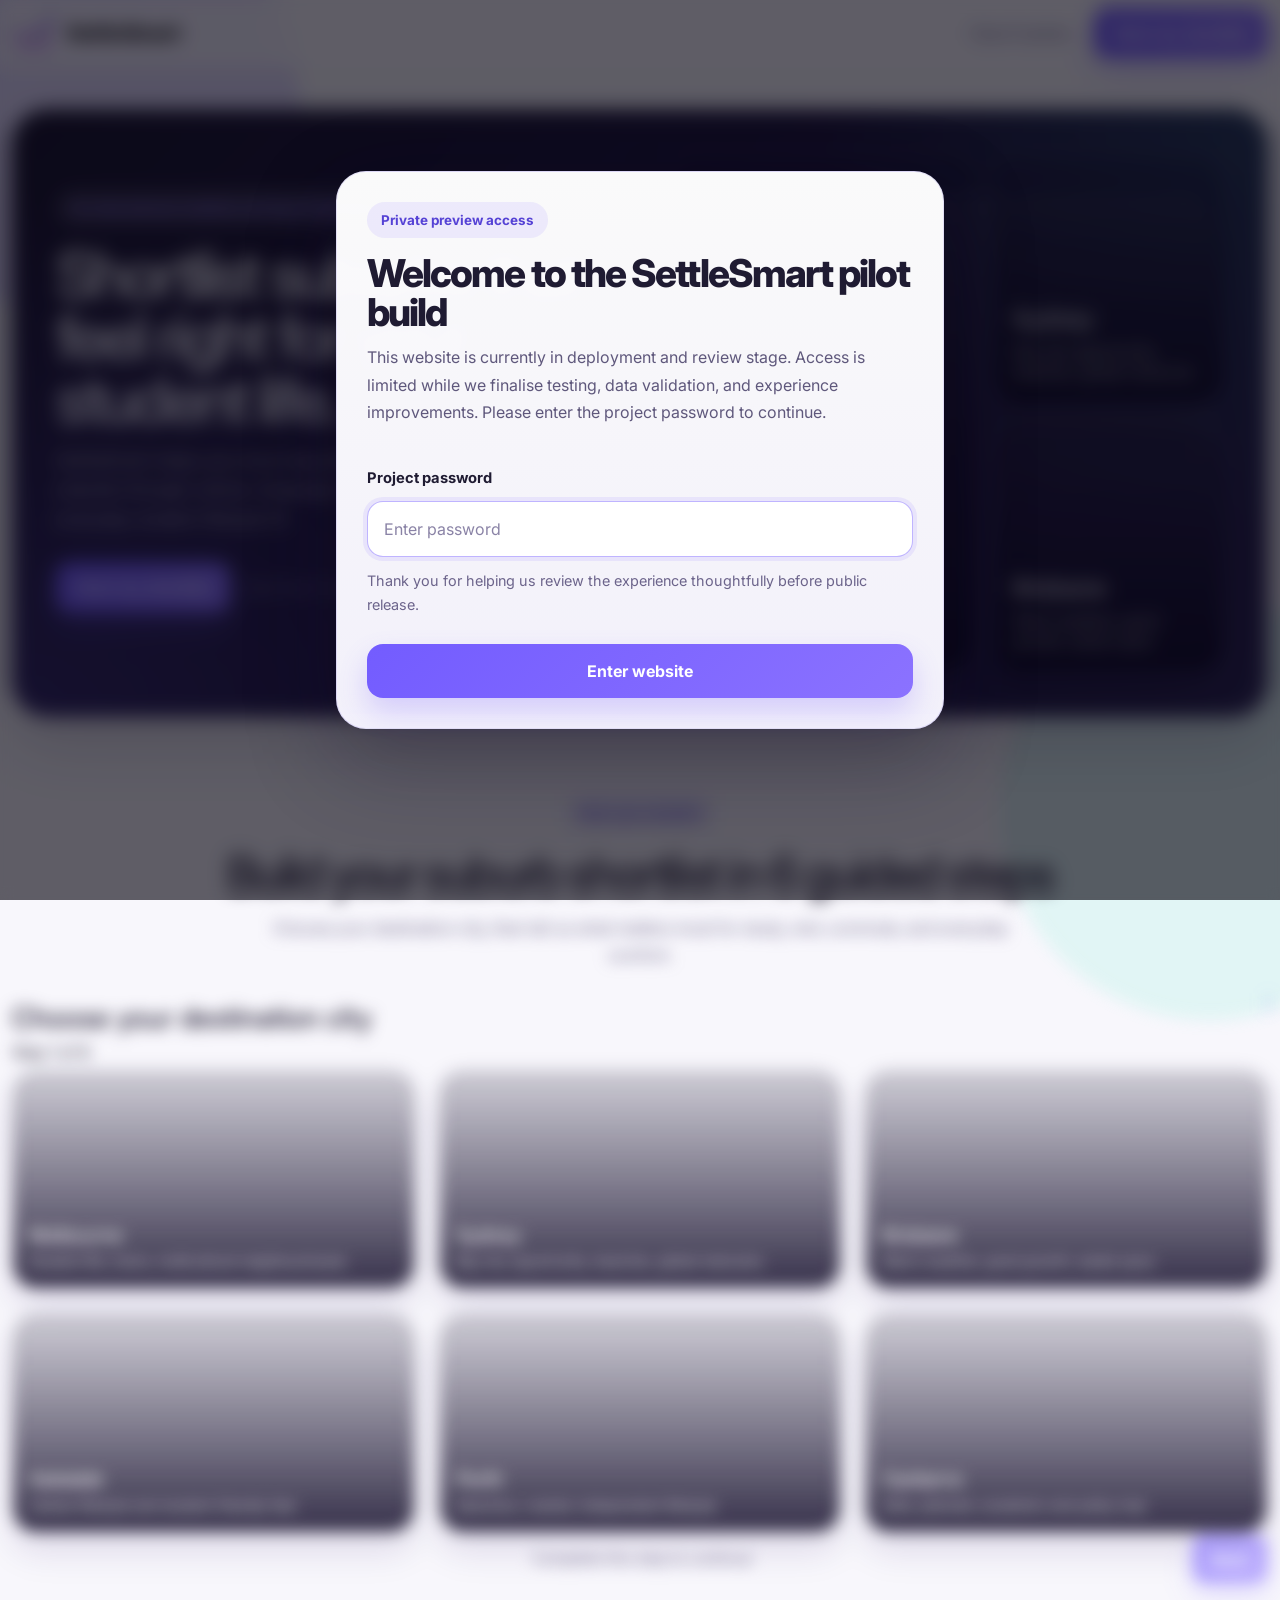
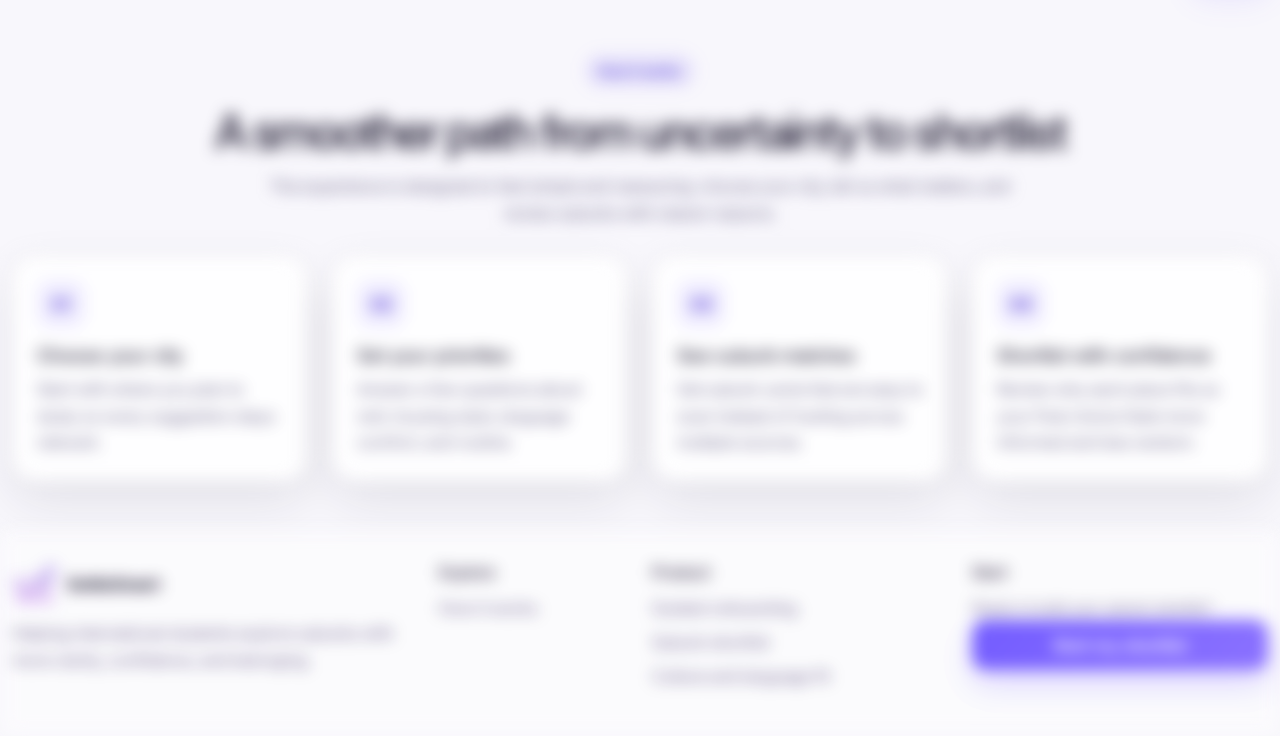
==== index.html @ 253453ba "Added Password to Website" ====
<!DOCTYPE html>
<html lang="en">
<head>
  <meta charset="UTF-8" />
  <meta name="viewport" content="width=device-width, initial-scale=1.0" />
  <title>SettleSmart</title>
  <link href="https://cdn.jsdelivr.net/npm/bootstrap@5.3.6/dist/css/bootstrap.min.css" rel="stylesheet" />
  <link rel="preconnect" href="https://fonts.googleapis.com">
  <link rel="preconnect" href="https://fonts.gstatic.com" crossorigin>
  <link href="https://fonts.googleapis.com/css2?family=Inter:wght@400;500;600;700;800&display=swap" rel="stylesheet">
  <link rel="stylesheet" href="style.css" />
</head>
<body class="landing-page site-locked">
  <div class="page-glow glow-left"></div>
  <div class="page-glow glow-right"></div>

  <nav class="navbar navbar-expand-lg ss-navbar sticky-top">
    <div class="container-xxl">
      <a class="navbar-brand ss-brand" href="index.html">
        <img src="img/ss-logo-icon.png" alt="SettleSmart" class="ss-brand-icon">
        <span>SettleSmart</span>
      </a>

      <button class="navbar-toggler border-0 shadow-none" type="button" data-bs-toggle="collapse" data-bs-target="#mainNav">
        <span class="navbar-toggler-icon"></span>
      </button>

      <div class="collapse navbar-collapse" id="mainNav">
        <ul class="navbar-nav ms-auto align-items-lg-center gap-lg-3">
          <li class="nav-item"><a class="nav-link" href="#how-it-works">How it works</a></li>
          <li class="nav-item mt-3 mt-lg-0">
            <button class="btn btn-primary ss-btn ss-btn-primary" data-scroll-shortlist>Start my shortlist</button>
          </li>
        </ul>
      </div>
    </div>
  </nav>

  <main>
    <section class="hero-wrap">
      <div class="container-xxl">
        <div class="hero-shell">
          <div class="row align-items-center g-5">
            <div class="col-12 col-lg-6 hero-copy-col">
              <span class="ss-pill">For international students moving to Australian cities</span>
              <h1 class="hero-title">Shortlist suburbs that feel right for your student life.</h1>
              <p class="hero-copy">
                SettleSmart helps you move beyond scattered advice and discover suburbs through culture, language comfort,
                budget, commute, and everyday student lifestyle fit.
              </p>

              <div class="d-flex flex-column flex-sm-row gap-3 mb-4">
                <button class="btn btn-primary ss-btn ss-btn-primary" data-scroll-shortlist>Start my shortlist</button>
                <a href="#how-it-works" class="hero-text-link">See how it works <span>→</span></a>
              </div>
            </div>

            <div class="col-12 col-lg-6">
              <div class="hero-visual-panel" aria-hidden="true">
                <div class="city-stack" id="heroCityStack"></div>
              </div>
            </div>
          </div>
        </div>
      </div>
    </section>

    <section class="section-pad" id="shortlist-builder">
      <div class="container-xxl">
        <div class="section-header text-center">
          <span class="ss-pill ss-pill-light">Start your shortlist</span>
          <h2>Build your suburb shortlist in 6 guided steps</h2>
          <p>Choose your destination city, then tell us what matters most for study, rent, commute, and everyday comfort.</p>
        </div>

        <div class="onpage-builder-card">
          <div class="onpage-builder-top d-flex flex-column flex-lg-row justify-content-between align-items-lg-center gap-3">
            <div>
              <h3 class="builder-title mb-1" id="pageStepTitle">Choose your destination city</h3>
              <p class="builder-subtitle mb-0" id="pageStepLabel">Step 1 of 6</p>
            </div>
            <div class="progress-dots onpage-progress-dots" id="progressDots"></div>
          </div>

          <div class="step-content page-step-content" id="stepContent"></div>

          <div class="onpage-builder-actions d-flex flex-column flex-md-row justify-content-between align-items-md-center gap-3">
            <button class="btn ss-btn ss-btn-secondary" id="backBtn">Back</button>
            <span class="step-hint text-center flex-grow-1" id="stepHint">Complete this step to continue</span>
            <button class="btn btn-primary ss-btn ss-btn-primary" id="nextBtn">Next</button>
          </div>
        </div>
      </div>
    </section>

    <section class="section-pad" id="how-it-works">
      <div class="container-xxl">
        <div class="section-header text-center">
          <span class="ss-pill ss-pill-light">How it works</span>
          <h2>A smoother path from uncertainty to shortlist</h2>
          <p>
            The experience is designed to feel simple and reassuring: choose your city, tell us what matters,
            and review suburbs with clearer reasons.
          </p>
        </div>

        <div class="row g-4">
          <div class="col-12 col-md-6 col-xl-3">
            <div class="feature-card static-card h-100">
              <div class="feature-icon">01</div>
              <h3>Choose your city</h3>
              <p>Start with where you plan to study so every suggestion stays relevant.</p>
            </div>
          </div>
          <div class="col-12 col-md-6 col-xl-3">
            <div class="feature-card static-card h-100">
              <div class="feature-icon">02</div>
              <h3>Set your priorities</h3>
              <p>Answer a few questions about rent, housing style, language comfort, and routine.</p>
            </div>
          </div>
          <div class="col-12 col-md-6 col-xl-3">
            <div class="feature-card static-card h-100">
              <div class="feature-icon">03</div>
              <h3>See suburb matches</h3>
              <p>Get suburb cards that are easy to scan instead of hunting across multiple sources.</p>
            </div>
          </div>
          <div class="col-12 col-md-6 col-xl-3">
            <div class="feature-card static-card h-100">
              <div class="feature-icon">04</div>
              <h3>Shortlist with confidence</h3>
              <p>Review why each place fits so your final choice feels more informed and less random.</p>
            </div>
          </div>
        </div>
      </div>
    </section>
  </main>

  <footer class="ss-footer mt-5">
    <div class="container-xxl">
      <div class="row g-4 align-items-start">
        <div class="col-12 col-lg-4">
          <div class="ss-brand mb-3">
            <img src="img/ss-logo-icon.png" alt="SettleSmart" class="ss-brand-icon">
            <span>SettleSmart</span>
          </div>
          <p class="footer-copy">Helping international students explore suburbs with more clarity, confidence, and belonging.</p>
        </div>
        <div class="col-6 col-lg-2">
          <h4 class="footer-title">Explore</h4>
          <a href="#how-it-works" class="footer-link">How it works</a>
        </div>
        <div class="col-6 col-lg-3">
          <h4 class="footer-title">Product</h4>
          <span class="footer-meta">Guided onboarding</span>
          <span class="footer-meta">Suburb shortlist</span>
          <span class="footer-meta">Culture and language fit</span>
        </div>
        <div class="col-12 col-lg-3">
          <h4 class="footer-title">Start</h4>
          <p class="footer-copy small">Ready to build your suburb shortlist?</p>
          <button class="btn btn-primary ss-btn ss-btn-primary w-100 w-lg-auto" data-scroll-shortlist>Start my shortlist</button>
        </div>
      </div>
    </div>
  </footer>

  <div class="loading-overlay hidden" id="loadingOverlay">
    <div class="loading-box">
      <div class="loader"></div>
      <h3>Building your shortlist…</h3>
      <p>Matching your preferences with student-friendly suburb options.</p>
    </div>
  </div>

  <div class="modal fade access-gate-modal" id="accessGateModal" tabindex="-1" aria-hidden="true">
    <div class="modal-dialog modal-dialog-centered">
      <div class="modal-content access-gate-card">
        <div class="access-gate-top">
          <span class="ss-pill ss-pill-light">Private preview access</span>
          <h2 class="access-gate-title">Welcome to the SettleSmart pilot build</h2>
          <p class="access-gate-copy">
            This website is currently in deployment and review stage. Access is limited while we finalise
            testing, data validation, and experience improvements. Please enter the project password to continue.
          </p>
        </div>

        <div class="access-gate-form">
          <label for="accessPassword" class="access-gate-label">Project password</label>
          <input
            type="password"
            id="accessPassword"
            class="form-control access-gate-input"
            placeholder="Enter password"
            autocomplete="off"
          />
          <p class="access-gate-helper mb-0">
            Thank you for helping us review the experience thoughtfully before public release.
          </p>
          <div id="accessGateError" class="access-gate-error hidden">
            Incorrect password. Please try again.
          </div>
        </div>

        <div class="access-gate-actions">
          <button type="button" class="btn btn-primary ss-btn ss-btn-primary w-100" id="accessGateSubmit">
            Enter website
          </button>
        </div>
      </div>
    </div>
  </div>

  <script src="https://cdn.jsdelivr.net/npm/bootstrap@5.3.6/dist/js/bootstrap.bundle.min.js"></script>
  <script src="script.js"></script>
</body>
</html>
---- style.css ----
:root {
  --bg: #f8f7fc;
  --bg-deep: #16132a;
  --surface: rgba(255, 255, 255, 0.84);
  --surface-strong: #ffffff;
  --text: #1f1b32;
  --text-soft: #665f85;
  --line: rgba(64, 54, 112, 0.12);
  --primary: #735cff;
  --primary-dark: #5542d5;
  --primary-soft: rgba(115, 92, 255, 0.10);
  --accent: #2fc9b1;
  --accent-soft: rgba(47, 201, 177, 0.12);
  --shadow-soft: 0 20px 50px rgba(31, 27, 50, 0.10);
  --shadow-strong: 0 28px 60px rgba(15, 10, 36, 0.14);
}

* { box-sizing: border-box; }
html { scroll-behavior: smooth; }

body {
  margin: 0;
  font-family: "Inter", sans-serif;
  background: var(--bg);
  color: var(--text);
  overflow-x: hidden;
  position: relative;
}

a { text-decoration: none; color: inherit; }
button, input, select, textarea { font-family: inherit; }
.hidden { display: none !important; }

.page-glow {
  position: fixed;
  width: 420px;
  height: 420px;
  border-radius: 50%;
  filter: blur(90px);
  opacity: 0.2;
  pointer-events: none;
  z-index: 0;
}

.glow-left { left: -120px; top: -100px; background: #8f7bff; }
.glow-right { right: -140px; bottom: -120px; background: #86efd9; }

.ss-navbar,
.hero-wrap,
.section-pad,
.ss-footer {
  position: relative;
  z-index: 1;
}

.ss-navbar {
  background: rgba(248, 247, 252, 0.75);
  backdrop-filter: blur(14px);
  border-bottom: 1px solid rgba(64, 54, 112, 0.08);
}

.ss-brand {
  display: inline-flex;
  align-items: center;
  gap: 10px;
  font-weight: 800;
  letter-spacing: -0.02em;
}

.ss-brand-mark {
  width: 34px;
  height: 34px;
  display: grid;
  place-items: center;
  border-radius: 12px;
  color: #fff;
  background: linear-gradient(135deg, var(--primary), #9b88ff);
  box-shadow: 0 10px 20px rgba(115, 92, 255, 0.24);
}

.ss-brand-icon {
  width: 45px;
  height: 40px;
  object-fit: contain;
}

.nav-link {
  color: var(--text-soft) !important;
  font-weight: 500;
}

.nav-link:hover { color: var(--text) !important; }

.ss-btn {
  border: 0;
  border-radius: 14px;
  padding: 13px 20px;
  font-weight: 700;
  transition: 0.22s ease;
}

.ss-btn-primary {
  background: linear-gradient(135deg, var(--primary), #8b72ff);
  box-shadow: 0 14px 28px rgba(115, 92, 255, 0.24);
}

.ss-btn-primary:hover {
  transform: translateY(-1px);
  box-shadow: 0 18px 32px rgba(115, 92, 255, 0.28);
}

.ss-btn-secondary {
  background: rgba(255,255,255,0.7);
  color: var(--text);
  border: 1px solid var(--line);
}

.ss-btn-secondary:hover { background: #fff; }

.hero-text-link {
  align-self: center;
  font-weight: 600;
  color: var(--text-soft);
  display: inline-flex;
  align-items: center;
  gap: 8px;
  cursor: pointer;
}

.hero-text-link span { color: var(--primary-dark); }

.ss-pill {
  display: inline-flex;
  align-items: center;
  padding: 8px 14px;
  border-radius: 999px;
  background: rgba(255,255,255,0.12);
  color: #8b72ff;
  font-weight: 700;
  font-size: 0.84rem;
}

.ss-pill-light {
  background: var(--primary-soft);
  color: var(--primary-dark);
}

.small-pill { font-size: 0.76rem; }

/* =========================
   Homepage
========================= */

.hero-wrap { padding: 42px 0 10px; }

.hero-shell {
  background: linear-gradient(135deg, #19152d, #241b48 64%, #2c2555);
  border-radius: 36px;
  padding: 44px;
  box-shadow: var(--shadow-strong);
  overflow: hidden;
  position: relative;
}

.hero-shell::before {
  content: "";
  position: absolute;
  inset: 0;
  background:
    radial-gradient(circle at top right, rgba(47, 201, 177, 0.18), transparent 32%),
    radial-gradient(circle at bottom left, rgba(115, 92, 255, 0.22), transparent 38%);
  pointer-events: none;
}

.hero-title {
  margin: 18px 0 14px;
  font-size: clamp(2.55rem, 5vw, 4.7rem);
  line-height: 0.97;
  letter-spacing: -0.06em;
  color: #fff;
  max-width: 650px;
}

.hero-copy {
  max-width: 640px;
  color: rgba(255,255,255,0.75);
  font-size: 1.08rem;
  line-height: 1.72;
  margin-bottom: 28px;
}

.hero-info-strip {
  display: flex;
  flex-wrap: wrap;
  gap: 10px;
  margin-bottom: 18px;
}

.info-chip-static {
  padding: 10px 14px;
  border-radius: 999px;
  background: rgba(255,255,255,0.08);
  color: rgba(255,255,255,0.88);
  font-size: 0.82rem;
  font-weight: 600;
}

.info-chip-static.accent {
  background: rgba(47, 201, 177, 0.12);
  color: #cffff4;
}

.hero-visual-panel {
  min-height: 520px;
  position: relative;
  display: flex;
  align-items: center;
}

.hero-visual-panel::before {
  content: "";
  position: absolute;
  inset: 8% 2% 4% 10%;
  border-radius: 32px;
  background: linear-gradient(145deg, rgba(255,255,255,0.08), rgba(255,255,255,0.02));
  border: 1px solid rgba(255,255,255,0.08);
  box-shadow: inset 0 1px 0 rgba(255,255,255,0.08);
}

.city-stack {
  position: relative;
  width: 100%;
  min-height: 520px;
  z-index: 1;
}

.hero-showcase-grid {
  position: relative;
  display: grid;
  grid-template-columns: 1.15fr 0.85fr;
  grid-template-rows: 1fr 1fr;
  gap: 18px;
  min-height: 520px;
  align-items: stretch;
}

.hero-city-card {
  position: relative;
  overflow: hidden;
  width: 100%;
  height: 100%;
  background-size: cover;
  background-position: center;
  box-shadow: 0 30px 60px rgba(8, 4, 24, 0.26);
  border: 1px solid rgba(255,255,255,0.18);
  transition: transform 0.25s ease, box-shadow 0.25s ease;
}

.hero-city-card:hover {
  transform: translateY(-4px);
  box-shadow: 0 36px 68px rgba(8, 4, 24, 0.3);
}

.hero-city-card-main {
  grid-row: 1 / span 2;
  min-height: 520px;
  border-radius: 34px;
}

.hero-city-card-small {
  min-height: 250px;
  border-radius: 28px;
}

.hero-city-card::before {
  content: "";
  position: absolute;
  inset: 0;
  background: linear-gradient(to top, rgba(12, 8, 34, 0.86), rgba(12, 8, 34, 0.18));
}

.hero-city-content {
  position: absolute;
  z-index: 1;
  left: 18px;
  right: 18px;
  bottom: 18px;
  color: #fff;
}

.city-kicker {
  display: inline-flex;
  align-items: center;
  margin-bottom: 10px;
  padding: 8px 12px;
  border-radius: 999px;
  background: rgba(255,255,255,0.12);
  color: rgba(255,255,255,0.92);
  font-size: 0.78rem;
  font-weight: 700;
  backdrop-filter: blur(8px);
}

.hero-city-content h3 {
  margin: 0 0 8px;
  font-size: 1.45rem;
}

.hero-city-content p {
  margin: 0;
  color: rgba(255,255,255,0.76);
  line-height: 1.45;
  font-size: 0.93rem;
}

.section-pad { padding: 68px 0 0; }

.section-header { margin-bottom: 28px; }

.section-header h2 {
  margin: 14px 0 0;
  font-size: clamp(2rem, 4vw, 3rem);
  letter-spacing: -0.05em;
}

.section-header p {
  margin: 12px auto 0;
  max-width: 760px;
  color: var(--text-soft);
  line-height: 1.7;
}

.metric-card,
.info-card,
.feature-card,
.value-card,
.summary-card,
.result-card,
.onboarding-summary-card {
  background: rgba(255,255,255,0.84);
  border: 1px solid var(--line);
  box-shadow: var(--shadow-soft);
}

.metric-card {
  border-radius: 18px;
  padding: 18px;
  height: 100%;
}

.metric-card strong {
  display: block;
  margin-bottom: 6px;
  color: #fff;
}

.metric-card span {
  color: rgba(255,255,255,0.72);
  font-size: 0.92rem;
}

.hero-metrics .metric-card {
  background: rgba(255,255,255,0.08);
  border-color: rgba(255,255,255,0.08);
  box-shadow: none;
}

.static-card {
  border-radius: 24px;
  padding: 24px;
  cursor: default;
}

.feature-icon,
.value-icon {
  width: 48px;
  height: 48px;
  display: grid;
  place-items: center;
  border-radius: 14px;
  margin-bottom: 16px;
  font-weight: 800;
}

.feature-icon {
  background: var(--primary-soft);
  color: var(--primary-dark);
}

.value-icon {
  background: var(--accent-soft);
  color: #15907f;
}

.feature-card h3,
.value-card h3 {
  margin: 0 0 10px;
  font-size: 1.15rem;
}

.feature-card p,
.value-card p {
  margin: 0;
  color: var(--text-soft);
  line-height: 1.65;
}

.split-showcase {
  display: grid;
  grid-template-columns: 1.2fr 0.8fr;
  gap: 28px;
  align-items: center;
}

.split-showcase h2 {
  margin: 16px 0 12px;
  font-size: clamp(2rem, 4vw, 2.8rem);
  letter-spacing: -0.05em;
}

.split-showcase p {
  color: var(--text-soft);
  line-height: 1.75;
}

.check-list {
  padding-left: 0;
  list-style: none;
  margin: 18px 0 0;
  display: grid;
  gap: 12px;
}

.check-list li {
  position: relative;
  padding-left: 28px;
  color: var(--text);
}

.check-list li::before {
  content: "✓";
  position: absolute;
  left: 0;
  top: 0;
  color: var(--accent);
  font-weight: 800;
}

.check-list.compact { gap: 10px; }

.showcase-panel {
  border-radius: 28px;
  padding: 24px;
}

.showcase-row {
  display: flex;
  justify-content: space-between;
  gap: 18px;
  padding: 16px 0;
  border-bottom: 1px solid var(--line);
}

.showcase-row:last-child { border-bottom: 0; }

.showcase-row span { color: var(--text-soft); }
.showcase-row strong { font-weight: 700; }

/* =========================
   Homepage shortlist builder / modal styles
========================= */

.ss-modal {
  border: 0;
  border-radius: 30px;
  box-shadow: 0 35px 80px rgba(12, 8, 34, 0.26);
}

.modal-title {
  font-size: 1.7rem;
  letter-spacing: -0.04em;
}

.modal-subtitle {
  color: var(--text-soft);
  margin: 0;
}

.modal-progress-wrap { margin-bottom: 18px; }

.modal-progress-dots {
  display: grid;
  grid-template-columns: repeat(6, 1fr);
  gap: 12px;
}

.progress-dot {
  width: 100%;
  height: 12px;
  border-radius: 999px;
  background: rgba(115, 92, 255, 0.12);
}

.progress-dot.done { background: rgba(47, 201, 177, 0.65); }

.progress-dot.active {
  background: linear-gradient(90deg, var(--primary), #8d67ff);
  box-shadow: 0 0 0 4px rgba(115, 92, 255, 0.09);
}

.modal-step-content { min-height: 360px; }

.step-hint {
  color: var(--text-soft);
  font-size: 0.94rem;
}

.selection-grid .col,
.preference-grid .col {
  display: flex;
}

.city-choice,
.pref-card,
.chip {
  cursor: pointer;
  transition: 0.22s ease;
}

.city-choice {
  position: relative;
  height: 220px;
  width: 100%;
  border-radius: 24px;
  overflow: hidden;
  border: 1px solid transparent;
  background-size: cover;
  background-position: center;
  box-shadow: 0 18px 32px rgba(38, 14, 99, 0.12);
}

.city-choice::before {
  content: "";
  position: absolute;
  inset: 0;
  background: linear-gradient(to top, rgba(17, 11, 40, 0.84), rgba(17, 11, 40, 0.18));
}

.city-choice:hover { transform: translateY(-3px); }

.city-choice.selected {
  border-color: rgba(115, 92, 255, 0.9);
  box-shadow: 0 0 0 4px rgba(115, 92, 255, 0.14), 0 22px 36px rgba(38, 14, 99, 0.22);
}

.city-info {
  position: absolute;
  left: 16px;
  right: 16px;
  bottom: 16px;
  z-index: 1;
  color: #fff;
}

.city-info h3 {
  margin: 0 0 6px;
  font-size: 1.15rem;
}

.city-info p {
  margin: 0;
  color: rgba(255,255,255,0.82);
  font-size: 0.88rem;
  line-height: 1.45;
}

.panel-card,
.range-wrap,
.review-item {
  border: 1px solid var(--line);
  border-radius: 22px;
  padding: 18px;
  background: rgba(255,255,255,0.92);
  height: 100%;
}

.section-mini-title {
  margin: 0 0 12px;
  font-size: 1rem;
  font-weight: 700;
}

.muted-line {
  color: var(--text-soft);
  line-height: 1.6;
  margin: 0;
}

.search-wrap { margin-bottom: 16px; }

.search-input {
  width: 100%;
  padding: 14px 16px;
  border-radius: 14px;
  border: 1px solid var(--line);
  background: #fff;
  outline: none;
}

.search-input:focus {
  border-color: rgba(115, 92, 255, 0.42);
  box-shadow: 0 0 0 4px rgba(115, 92, 255, 0.08);
}

.chips {
  display: flex;
  flex-wrap: wrap;
  gap: 12px;
}

.chip {
  padding: 12px 16px;
  border-radius: 999px;
  border: 1px solid var(--line);
  background: #fff;
  color: var(--text);
  font-weight: 600;
}

.chip:hover { transform: translateY(-1px); }

.chip.selected {
  background: var(--primary-soft);
  border-color: rgba(115, 92, 255, 0.5);
  color: var(--primary-dark);
}

.range-wrap { padding: 22px; }

.range-top {
  display: flex;
  justify-content: space-between;
  align-items: flex-start;
  gap: 16px;
  margin-bottom: 14px;
}

.range-top strong {
  color: var(--primary-dark);
  font-size: 1.12rem;
}

input[type="range"] {
  width: 100%;
  accent-color: var(--primary);
}

.range-meta {
  display: flex;
  justify-content: space-between;
  margin-top: 12px;
  color: var(--text-soft);
  font-size: 0.92rem;
}

.pref-card {
  width: 100%;
  height: 100%;
  padding: 18px;
  border-radius: 18px;
  border: 1px solid var(--line);
  background: #fff;
}

.pref-card:hover { transform: translateY(-2px); }

.pref-card.selected {
  border-color: rgba(115, 92, 255, 0.68);
  background: linear-gradient(180deg, rgba(115, 92, 255, 0.07), #fff);
  box-shadow: 0 0 0 4px rgba(115, 92, 255, 0.07);
}

.pref-card h4 {
  margin: 0 0 8px;
  font-size: 1rem;
}

.pref-card p {
  margin: 0;
  color: var(--text-soft);
  line-height: 1.55;
  font-size: 0.92rem;
}

.review-item span {
  display: block;
  color: var(--text-soft);
  font-size: 0.9rem;
  margin-bottom: 8px;
}

.review-item strong {
  font-size: 1rem;
  line-height: 1.55;
}

/* =========================
   Shared results / detail base
========================= */

.results-page .section-pad:first-of-type { padding-top: 30px; }

.results-count {
  color: var(--text-soft);
  font-weight: 600;
}

.results-sort-label {
  font-weight: 600;
  color: var(--text);
  white-space: nowrap;
  line-height: 1;
}

.ss-sort-select {
  min-width: 220px;
  border-radius: 14px;
  border: 1px solid var(--line);
  box-shadow: none;
  font-size: 0.9rem;
}

.result-city-label {
  display: inline-block;
  margin-bottom: 10px;
  color: var(--primary-dark);
  font-weight: 700;
  font-size: 0.82rem;
}

.signal-pill {
  padding: 7px 10px;
  border-radius: 999px;
  background: rgba(115, 92, 255, 0.08);
  color: var(--primary-dark);
  font-size: 0.78rem;
  font-weight: 600;
}

.result-chip-row {
  display: flex;
  flex-wrap: wrap;
  gap: 8px;
  margin-bottom: 14px;
}

.result-chip {
  padding: 8px 10px;
  border-radius: 999px;
  background: rgba(115, 92, 255, 0.08);
  color: var(--primary-dark);
  font-size: 0.8rem;
  font-weight: 600;
}

.result-tag {
  padding: 8px 11px;
  border-radius: 999px;
  background: rgba(47, 201, 177, 0.12);
  color: #118d7f;
  font-size: 0.8rem;
  font-weight: 700;
}

.inline-reason-list {
  margin: 0;
  padding-left: 18px;
  color: var(--text-soft);
}

.inline-reason-list li { margin-bottom: 6px; }

.view-details-btn {
  margin-top: auto !important;
}

.detail-page main {
  padding-bottom: 72px;
}

/* =========================
   Footer + loading
========================= */

.ss-footer {
  margin-top: 72px;
  padding: 34px 0 38px;
  border-top: 1px solid rgba(64, 54, 112, 0.08);
  background: rgba(255,255,255,0.45);
  backdrop-filter: blur(8px);
}

.footer-title {
  margin: 0 0 14px;
  font-size: 0.98rem;
}

.footer-copy {
  margin: 0;
  color: var(--text-soft);
  line-height: 1.7;
}

.footer-link,
.footer-meta {
  display: block;
  margin-bottom: 10px;
  color: var(--text-soft);
}

.footer-link:hover { color: var(--text); }

.loading-overlay {
  position: fixed;
  inset: 0;
  background: rgba(18, 14, 37, 0.5);
  backdrop-filter: blur(10px);
  z-index: 1080;
  display: grid;
  place-items: center;
}

.loading-box {
  width: min(420px, calc(100% - 32px));
  background: #fff;
  border-radius: 26px;
  padding: 28px;
  text-align: center;
  box-shadow: 0 34px 60px rgba(19, 8, 48, 0.25);
}

.loader {
  width: 56px;
  height: 56px;
  margin: 0 auto 16px;
  border-radius: 50%;
  border: 4px solid rgba(115, 92, 255, 0.18);
  border-top-color: var(--primary);
  animation: spin 0.9s linear infinite;
}

@keyframes spin {
  to { transform: rotate(360deg); }
}

code {
  background: rgba(115, 92, 255, 0.08);
  color: var(--primary-dark);
  padding: 2px 6px;
  border-radius: 8px;
}

/* =========================
   Results page only
========================= */

.results-page .section-header {
  margin-bottom: 18px;
}

.results-page .section-header p {
  max-width: 820px;
  margin-left: 0;
  margin-right: auto;
}

.results-page .section-header.text-center p {
  margin-left: auto;
  margin-right: auto;
}

.results-section-title {
  font-size: clamp(2rem, 3.2vw, 3rem);
  line-height: 1.08;
  letter-spacing: -0.05em;
}

/* hero banner */

.results-hero-banner {
  position: relative;
  overflow: hidden;
  border-radius: 30px;
  min-height: 300px;
  padding: 30px;
  background-size: cover;
  background-position: center;
  box-shadow: var(--shadow-strong);
}

.results-hero-overlay {
  position: absolute;
  inset: 0;
  background: linear-gradient(135deg, rgba(18, 14, 37, 0.86), rgba(18, 14, 37, 0.46));
}

.results-hero-inner {
  position: relative;
  z-index: 1;
}

.results-hero-title {
  color: #fff;
  font-size: clamp(2.2rem, 3.6vw, 3.8rem);
  line-height: 0.98;
  letter-spacing: -0.05em;
  margin: 0 0 12px;
  max-width: 620px;
}

.results-hero-copy {
  color: rgba(255, 255, 255, 0.82);
  max-width: 620px;
  margin: 0;
  line-height: 1.7;
  font-size: 1rem;
}

.hero-summary-card {
  height: 100%;
  padding: 15px 16px;
  border-radius: 18px;
  border: 1px solid rgba(255, 255, 255, 0.18);
  background: rgba(255, 255, 255, 0.12);
  backdrop-filter: blur(14px);
}

.hero-summary-label {
  display: block;
  color: rgba(255, 255, 255, 0.72);
  font-size: 0.78rem;
  margin-bottom: 8px;
}

.hero-summary-value {
  color: #fff;
  font-size: 0.98rem;
  font-weight: 700;
}

/* disable fake-click feel on static result elements */

.results-page .ss-pill,
.results-page .results-count,
.results-page .result-city-label,
.results-page .result-tag-lite,
.results-page .language-badge,
.results-page .connection-badge,
.results-page .community-metric-pill,
.results-page .signal-pill,
.results-page .wheel-candidate-pill {
  cursor: default;
  user-select: none;
}

/* toolbar */

.results-toolbar {
  display: grid;
  grid-template-columns: 1fr auto 1fr;
  align-items: center;
  gap: 16px;
  margin-top: 8px;
}

.results-toolbar-left {
  justify-self: start;
}

.results-toolbar-center {
  justify-self: center;
  min-width: 0;
}

.results-toolbar-right {
  justify-self: end;
  display: flex;
  align-items: center;
  gap: 12px;
}

/* top match */

.top-match-panel {
  display: block !important;
  grid-template-columns: none !important;
  gap: 0 !important;
  padding: 24px !important;
  border-radius: 24px !important;
}

.section-kicker {
  display: inline-block;
  padding: 7px 12px;
  border-radius: 999px;
  background: var(--primary-soft);
  color: var(--primary-dark);
  font-size: 0.78rem;
  font-weight: 700;
  margin-bottom: 12px;
}

.top-match-inline-layout {
  display: grid;
  grid-template-columns: minmax(0, 1fr) 340px;
  gap: 30px;
  align-items: start;
}

.top-match-main {
  min-width: 0;
}

.top-match-aside {
  width: 100%;
  display: grid;
  gap: 14px;
}

.top-match-title {
  margin: 0 0 12px;
  font-size: 1.3rem;
  line-height: 1.15;
  letter-spacing: -0.02em;
}

.top-match-copy {
  margin: 0;
  font-size: 0.98rem;
  line-height: 1.78;
  color: var(--text-soft);
  max-width: none;
}

.top-match-tags,
.top-match-focus-pills,
.suburb-badge-row,
.suburb-tag-row,
.community-metric-row {
  display: flex;
  flex-wrap: wrap;
  gap: 8px;
}

.top-match-stats-grid {
  display: grid;
  grid-template-columns: repeat(2, minmax(0, 1fr));
  gap: 12px;
}

.top-match-stat-card {
  padding: 14px;
  border: 1px solid var(--line);
  border-radius: 18px;
  background: rgba(115, 92, 255, 0.05);
  min-height: 92px;
}

.top-match-stat-card span {
  display: block;
  margin-bottom: 6px;
  font-size: 0.79rem;
  color: var(--text-soft);
}

.top-match-stat-card strong {
  font-size: 0.98rem;
  line-height: 1.35;
  color: var(--text);
}

.top-match-focus-card {
  padding: 16px;
  border: 1px solid var(--line);
  border-radius: 18px;
  background: #fff;
}

.top-match-focus-label {
  display: block;
  margin-bottom: 8px;
  font-size: 0.8rem;
  color: var(--text-soft);
}

.top-match-focus-card p {
  margin: 0 0 12px;
  font-size: 0.96rem;
  line-height: 1.6;
  color: var(--text);
}

/* shared result badges */

.result-tag-lite,
.language-badge,
.connection-badge,
.community-metric-pill {
  display: inline-flex;
  align-items: center;
  padding: 7px 11px;
  border-radius: 12px;
  font-size: 0.76rem;
  font-weight: 700;
}

.result-tag-lite {
  background: rgba(115, 92, 255, 0.08);
  color: var(--primary-dark);
}

.language-badge {
  background: rgba(47, 201, 177, 0.12);
  color: #118d7f;
}

.connection-badge {
  background: rgba(115, 92, 255, 0.12);
  color: var(--primary-dark);
}

.community-metric-pill {
  background: rgba(84, 55, 180, 0.06);
  color: var(--primary-dark);
  border: 1px solid rgba(84, 55, 180, 0.08);
}

/* suburb cards on results page */

.suburb-card {
  position: relative;
  height: 100%;
  padding: 20px;
  border-radius: 22px;
  background: rgba(255, 255, 255, 0.88);
  border: 1px solid rgba(115, 92, 255, 0.12);
  box-shadow: var(--shadow-soft);
  display: flex;
  flex-direction: column;
}

.suburb-card.best-match {
  border-color: rgba(115, 92, 255, 0.28);
  box-shadow: 0 18px 36px rgba(115, 92, 255, 0.10);
}

.suburb-card-header {
  display: flex;
  justify-content: space-between;
  gap: 16px;
  align-items: flex-start;
  margin-bottom: 14px;
}

.suburb-card h3 {
  margin: 0;
  font-size: 1.28rem;
  line-height: 1.12;
  letter-spacing: -0.03em;
}

.suburb-card-copy {
  color: var(--text-soft);
  line-height: 1.66;
  margin: 0 0 14px;
  font-size: 0.96rem;
}

.match-badge-box {
  min-width: 82px;
  padding: 10px 12px;
  border-radius: 16px;
  background: rgba(47, 201, 177, 0.12);
  border: 1px solid rgba(47, 201, 177, 0.22);
  text-align: center;
}

.match-badge-box span {
  display: block;
  font-size: 0.68rem;
  font-weight: 800;
  letter-spacing: 0.06em;
  color: #118d7f;
  margin-bottom: 4px;
}

.match-badge-box strong {
  color: #118d7f;
  font-size: 1.12rem;
}

.suburb-stat-grid {
  display: grid;
  grid-template-columns: repeat(2, minmax(0, 1fr));
  gap: 10px;
  margin: 14px 0;
}

.suburb-stat-box {
  padding: 13px;
  border: 1px solid var(--line);
  border-radius: 16px;
  background: rgba(115, 92, 255, 0.04);
}

.suburb-stat-box span {
  display: block;
  color: var(--text-soft);
  font-size: 0.78rem;
  margin-bottom: 5px;
}

.suburb-stat-box strong {
  font-size: 0.94rem;
}

.result-reason-list {
  margin: 0 0 14px;
  padding-left: 18px;
  color: var(--text-soft);
  line-height: 1.56;
  font-size: 0.94rem;
}

.result-reason-list li {
  margin-bottom: 5px;
}

.compact-list {
  margin-top: 8px;
}

/* community explorer */

.community-explorer-shell {
  padding: 22px;
  border-radius: 24px;
  background: rgba(255, 255, 255, 0.88);
  border: 1px solid var(--line);
  box-shadow: var(--shadow-soft);
}

.community-toolbar {
  display: flex;
  justify-content: space-between;
  gap: 14px;
  flex-wrap: wrap;
  align-items: center;
  margin-bottom: 16px;
}

.community-tab-group,
.community-toolbar-actions {
  display: flex;
  gap: 10px;
  flex-wrap: wrap;
  align-items: center;
}

.community-tab-btn,
.community-map-btn {
  border: 1px solid var(--line);
  background: #fff;
  color: var(--text);
  border-radius: 14px;
  padding: 10px 15px;
  font-weight: 700;
  transition: 0.2s ease;
  font-size: 0.92rem;
  cursor: pointer;
}

.community-tab-btn.active {
  background: rgba(115, 92, 255, 0.10);
  color: var(--primary-dark);
  border-color: rgba(115, 92, 255, 0.36);
}

.community-search-input {
  min-width: 250px;
  border: 1px solid var(--line);
  border-radius: 14px;
  padding: 10px 13px;
  outline: none;
  background: #fff;
}

.community-search-input:focus {
  border-color: rgba(115, 92, 255, 0.42);
  box-shadow: 0 0 0 4px rgba(115, 92, 255, 0.08);
}

.community-view-title {
  margin-bottom: 16px;
}

.community-view-title h3 {
  margin: 0 0 6px;
  font-size: 1.32rem;
}

.community-content-grid {
  display: grid;
  gap: 14px;
}

.community-explore-grid {
  grid-template-columns: repeat(2, minmax(0, 1fr));
}

.community-card,
.community-rank-card,
.community-compare-card,
.community-empty-state,
.community-map-card {
  padding: 16px;
  border: 1px solid var(--line);
  border-radius: 20px;
  background: #fff;
}

.community-card-head {
  display: flex;
  justify-content: space-between;
  gap: 12px;
  align-items: flex-start;
  margin-bottom: 12px;
}

.community-card h4,
.community-rank-card h4,
.community-compare-card h4 {
  margin: 0 0 4px;
  font-size: 1.04rem;
}

.community-score {
  color: var(--primary-dark);
  font-weight: 700;
  white-space: nowrap;
  font-size: 0.88rem;
}

.community-rank-list {
  grid-template-columns: 1fr;
}

.community-rank-card {
  display: grid;
  grid-template-columns: 72px 1fr;
  gap: 14px;
  align-items: flex-start;
}

.rank-number-box {
  width: 72px;
  height: 72px;
  border-radius: 18px;
  display: grid;
  place-items: center;
  background: linear-gradient(135deg, var(--primary), #8d67ff);
  color: #fff;
  font-size: 1.1rem;
  font-weight: 800;
}

.rank-content-block {
  display: grid;
  gap: 12px;
}

.community-rank-metrics {
  display: grid;
  grid-template-columns: repeat(4, minmax(0, 1fr));
  gap: 10px;
}

.community-compare-grid {
  grid-template-columns: repeat(3, minmax(0, 1fr));
}

.compare-line {
  display: flex;
  justify-content: space-between;
  gap: 10px;
  padding: 10px 0;
  border-bottom: 1px solid var(--line);
  font-size: 0.94rem;
}

.compare-line:last-child {
  border-bottom: 0;
}

.community-map-wrap {
  margin-bottom: 18px;
}

.density-row + .density-row { margin-top: 14px; }

.density-head {
  display: flex;
  justify-content: space-between;
  gap: 12px;
  margin-bottom: 8px;
}

.density-bar {
  width: 100%;
  height: 12px;
  border-radius: 999px;
  background: rgba(115, 92, 255, 0.10);
  overflow: hidden;
}

.density-bar span {
  display: block;
  height: 100%;
  border-radius: 999px;
  background: linear-gradient(90deg, var(--primary), #8d67ff);
}
/* =========================
   Spin wheel
========================= */

.results-page .spin-wheel-panel {
  padding: 24px;
  border-radius: 24px;
  background: rgba(255, 255, 255, 0.88);
  border: 1px solid var(--line);
  box-shadow: var(--shadow-soft);
}

.results-page .spin-wheel-title {
  margin: 8px 0 10px;
  font-size: 1.35rem;
}

.results-page .spin-wheel-copy {
  color: var(--text-soft);
  line-height: 1.65;
  margin: 0;
}

.results-page .spin-wheel-result {
  padding: 14px 16px;
  border-radius: 16px;
  background: linear-gradient(135deg, rgba(115, 92, 255, 0.10), rgba(139, 114, 255, 0.16));
  border: 1px solid rgba(115, 92, 255, 0.18);
  color: var(--text);
  box-shadow: 0 12px 24px rgba(115, 92, 255, 0.10);
}

.results-page .wheel-candidate-pill {
  display: inline-flex;
  align-items: center;
  padding: 8px 12px;
  border-radius: 999px;
  margin: 0 8px 8px 0;
  background: rgba(115, 92, 255, 0.08);
  color: var(--primary-dark);
  border: 1px solid rgba(115, 92, 255, 0.10);
  font-size: 0.82rem;
  font-weight: 700;
}

.results-page .wheel-stage {
  position: relative;
  display: flex;
  justify-content: center;
  align-items: center;
  min-height: 420px;
}

.results-page .wheel-pointer {
  position: absolute;
  top: 6px;
  left: 50%;
  transform: translateX(-50%);
  width: 0;
  height: 0;
  border-left: 18px solid transparent;
  border-right: 18px solid transparent;
  border-top: 28px solid #5542d5;
  z-index: 2;
  filter: drop-shadow(0 6px 10px rgba(84, 66, 213, 0.18));
}

.results-page #shortlistWheel {
  max-width: 100%;
  height: auto;
  display: block;
  filter: drop-shadow(0 20px 42px rgba(84, 66, 213, 0.18));
}

@media (max-width: 991.98px) {
  .results-page .wheel-stage {
    min-height: 360px;
  }

  .results-page #shortlistWheel {
    width: 320px;
    height: 320px;
  }
}

/* =========================
   Suburb page refresh
========================= */

.detail-page .section-pad:first-of-type {
  padding-top: 30px;
}

.suburb-detail-shell {
  display: grid;
  gap: 24px;
}

.suburb-detail-hero {
  position: relative;
  overflow: hidden;
  border-radius: 30px;
  min-height: 340px;
  padding: 28px;
  background-size: cover;
  background-position: center;
  box-shadow: var(--shadow-strong);
}

.suburb-detail-hero-overlay {
  position: absolute;
  inset: 0;
  background: linear-gradient(135deg, rgba(18, 14, 37, 0.88), rgba(18, 14, 37, 0.48));
}

.suburb-detail-hero-inner {
  position: relative;
  z-index: 1;
}

.suburb-detail-title {
  margin: 14px 0 12px;
  color: #fff;
  font-size: clamp(2.2rem, 4vw, 3.8rem);
  line-height: 0.98;
  letter-spacing: -0.05em;
}

.suburb-detail-copy {
  margin: 0;
  max-width: 660px;
  color: rgba(255, 255, 255, 0.84);
  line-height: 1.7;
}

.suburb-detail-badges,
.suburb-pill-wrap {
  display: flex;
  flex-wrap: wrap;
  gap: 8px;
}

.suburb-hero-badge {
  display: inline-flex;
  align-items: center;
  padding: 8px 12px;
  border-radius: 12px;
  background: rgba(255, 255, 255, 0.14);
  border: 1px solid rgba(255, 255, 255, 0.18);
  color: #fff;
  font-size: 0.8rem;
  font-weight: 700;
}

.suburb-hero-sidecard {
  padding: 18px;
  border-radius: 22px;
  background: rgba(255, 255, 255, 0.14);
  border: 1px solid rgba(255, 255, 255, 0.18);
  backdrop-filter: blur(14px);
}

.suburb-hero-sidecard h3 {
  margin: 0 0 14px;
  color: #fff;
  font-size: 1.05rem;
  line-height: 1.2;
  font-weight: 700;
  letter-spacing: -0.02em;
}

.suburb-hero-sidegrid {
  display: grid;
  grid-template-columns: repeat(2, minmax(0, 1fr));
  gap: 12px;
}

.suburb-mini-card {
  padding: 14px;
  border-radius: 18px;
  background: rgba(255, 255, 255, 0.12);
  border: 1px solid rgba(255, 255, 255, 0.14);
}

.suburb-mini-card span {
  display: block;
  color: rgba(255, 255, 255, 0.72);
  font-size: 0.8rem;
  line-height: 1.35;
  font-weight: 600;
  margin-bottom: 6px;
}

.suburb-mini-card strong {
  color: #fff;
  font-size: 0.96rem;
  line-height: 1.65;
  font-weight: 500;
}

.suburb-detail-card {
  padding: 22px;
  border-radius: 24px;
}

.suburb-detail-card h3,
.suburb-section-head h3 {
  margin: 0 0 14px;
  font-size: 1.26rem;
  line-height: 1.18;
  letter-spacing: -0.03em;
  font-weight: 700;
}

.suburb-detail-list {
  margin: 0;
  padding-left: 20px;
  color: var(--text-soft);
  line-height: 1.62;
  font-size: 0.96rem;
}

.suburb-detail-list li { margin-bottom: 8px; }
.suburb-detail-list.minimal { margin-top: 2px; }

.suburb-detail-stack {
  display: grid;
  gap: 12px;
}

.suburb-detail-line {
  padding: 14px 16px;
  border-radius: 18px;
  border: 1px solid var(--line);
  background: rgba(115, 92, 255, 0.05);
}

.suburb-detail-line span {
  display: block;
  color: var(--text-soft);
  font-size: 0.8rem;
  line-height: 1.35;
  font-weight: 600;
  margin-bottom: 6px;
}

.suburb-detail-line strong {
  color: var(--text);
  font-size: 0.96rem;
  line-height: 1.65;
  font-weight: 500;
}

.suburb-section-head {
  margin-bottom: 18px;
}

.suburb-section-head p {
  margin: 0;
  color: var(--text-soft);
  line-height: 1.6;
}

.suburb-profile-grid,
.suburb-multicultural-grid {
  display: grid;
  grid-template-columns: repeat(3, minmax(0, 1fr));
  gap: 16px;
}

.suburb-profile-grid {
  grid-template-columns: repeat(4, minmax(0, 1fr));
}

.suburb-profile-card {
  padding: 18px;
  border-radius: 20px;
  border: 1px solid var(--line);
  background: #fff;
}

.suburb-profile-kicker {
  display: block;
  margin-bottom: 10px;
  color: var(--text);
  font-size: 0.96rem;
  line-height: 1.2;
  font-weight: 800;
  letter-spacing: -0.01em;
}

.suburb-profile-card p {
  margin: 0;
  color: var(--text-soft);
  line-height: 1.68;
  font-size: 0.96rem;
}

.suburb-multicultural-topline {
  display: flex;
  flex-wrap: wrap;
  gap: 10px;
  margin-bottom: 18px;
}

.suburb-metric-pill {
  display: inline-flex;
  align-items: center;
  padding: 8px 12px;
  border-radius: 999px;
  background: rgba(115, 92, 255, 0.10);
  color: var(--primary-dark);
  font-size: 0.78rem;
  font-weight: 700;
}

.detail-page .ss-pill,
.detail-page .suburb-hero-badge,
.detail-page .suburb-metric-pill,
.detail-page .signal-pill,
.detail-page .result-city-label,
.detail-page .result-tag-lite,
.detail-page .language-badge,
.detail-page .connection-badge {
  cursor: default;
  user-select: none;
  letter-spacing: 0;
}

.detail-page,
.detail-page * {
  font-family: "Inter", sans-serif;
}

/* =========================
   Epic 4 additive styles
========================= */

.epic4-badge-row,
.epic4-inline-badges {
  display: flex;
  flex-wrap: wrap;
  gap: 8px;
  margin-bottom: 14px;
}

.epic4-language-badge,
.epic4-connection-badge,
.epic4-profile-score {
  display: inline-flex;
  align-items: center;
  padding: 8px 12px;
  border-radius: 999px;
  font-size: 0.82rem;
  font-weight: 700;
}

.epic4-language-badge {
  background: rgba(47, 201, 177, 0.12);
  color: #15907f;
}

.epic4-connection-badge,
.epic4-profile-score {
  background: rgba(115, 92, 255, 0.10);
  color: var(--primary-dark);
}

.epic4-culture-toolbar {
  margin: 18px 0 20px;
}

.epic4-culture-toolbar-row {
  display: flex;
  justify-content: space-between;
  gap: 14px;
  flex-wrap: wrap;
  margin-bottom: 16px;
}

.epic4-tab-group,
.epic4-toolbar-actions {
  display: flex;
  gap: 10px;
  flex-wrap: wrap;
  align-items: center;
}

.epic4-tab-btn,
.epic4-map-toggle {
  border: 1px solid var(--line);
  background: #fff;
  color: var(--text);
  border-radius: 999px;
  padding: 10px 15px;
  font-weight: 700;
  transition: 0.2s ease;
}

.epic4-tab-btn:hover,
.epic4-map-toggle:hover {
  transform: translateY(-1px);
}

.epic4-tab-btn.active {
  background: rgba(115, 92, 255, 0.10);
  color: var(--primary-dark);
  border-color: rgba(115, 92, 255, 0.4);
}

.epic4-language-search {
  min-width: 260px;
  border: 1px solid var(--line);
  background: #fff;
  border-radius: 14px;
  padding: 11px 14px;
  outline: none;
}

.epic4-language-search:focus {
  border-color: rgba(115, 92, 255, 0.45);
  box-shadow: 0 0 0 4px rgba(115, 92, 255, 0.08);
}

.epic4-culture-title {
  margin-bottom: 12px;
}

.epic4-culture-title h4 {
  margin: 0 0 6px;
}

.epic4-map-inner,
.epic4-empty-state,
.epic4-rank-card,
.epic4-compare-card {
  border: 1px solid var(--line);
  border-radius: 20px;
  background: rgba(255,255,255,0.92);
  padding: 18px;
}

.epic4-culture-map {
  margin-bottom: 18px;
}

.epic4-density-item + .epic4-density-item {
  margin-top: 14px;
}

.epic4-density-head {
  display: flex;
  justify-content: space-between;
  gap: 12px;
  margin-bottom: 8px;
}

.epic4-density-bar {
  width: 100%;
  height: 12px;
  border-radius: 999px;
  background: rgba(115, 92, 255, 0.10);
  overflow: hidden;
}

.epic4-density-bar span {
  display: block;
  height: 100%;
  border-radius: 999px;
  background: linear-gradient(90deg, var(--primary), #8d67ff);
}

.epic4-rank-card {
  display: grid;
  grid-template-columns: 70px 1fr;
  gap: 16px;
  align-items: start;
}

.epic4-rank-number {
  width: 70px;
  height: 70px;
  border-radius: 20px;
  display: grid;
  place-items: center;
  font-weight: 800;
  font-size: 1.25rem;
  color: #fff;
  background: linear-gradient(135deg, var(--primary), #8d67ff);
}

.epic4-rank-content {
  display: grid;
  gap: 14px;
}

.epic4-metric-grid {
  display: grid;
  grid-template-columns: repeat(4, minmax(0, 1fr));
  gap: 12px;
}

.epic4-metric-card {
  border: 1px solid var(--line);
  border-radius: 18px;
  padding: 14px;
  background: #fff;
}

.epic4-metric-card span {
  display: block;
  margin-bottom: 6px;
  color: var(--text-soft);
  font-size: 0.85rem;
}

.epic4-compare-grid {
  display: grid;
  grid-template-columns: repeat(3, minmax(0, 1fr));
  gap: 16px;
}

.epic4-compare-line {
  display: flex;
  justify-content: space-between;
  gap: 12px;
  padding: 10px 0;
  border-bottom: 1px solid var(--line);
}

.epic4-compare-line:last-child {
  border-bottom: 0;
}

.epic4-profile-section {
  padding: 24px;
}

.epic4-profile-topline {
  display: flex;
  flex-wrap: wrap;
  gap: 10px;
  margin-bottom: 18px;
}

.epic4-profile-grid {
  display: grid;
  grid-template-columns: repeat(3, minmax(0, 1fr));
  gap: 16px;
  margin-bottom: 18px;
}

.epic4-detail-list {
  list-style: none;
  padding-left: 0;
  margin: 0;
  display: grid;
  gap: 12px;
}

.epic4-detail-list li {
  display: flex;
  flex-direction: column;
  gap: 4px;
  padding: 12px 14px;
  border-radius: 16px;
  background: rgba(115, 92, 255, 0.06);
}

.epic4-detail-list li span {
  color: var(--text-soft);
  font-size: 0.88rem;
}

.epic4-photo-grid {
  display: grid;
  grid-template-columns: repeat(3, minmax(0, 1fr));
  gap: 16px;
}

.epic4-photo-card {
  overflow: hidden;
  border: 1px solid var(--line);
  border-radius: 18px;
  background: #fff;
}

.epic4-photo-image {
  height: 170px;
  background-size: cover;
  background-position: center;
}

.epic4-photo-copy {
  padding: 14px;
  display: grid;
  gap: 6px;
}

.epic4-photo-copy span {
  color: var(--text-soft);
  font-size: 0.9rem;
}

/* =========================
   Access Gate
========================= */

body.landing-page.site-locked nav,
body.landing-page.site-locked main,
body.landing-page.site-locked footer,
body.landing-page.site-locked .page-glow {
  filter: blur(8px);
  pointer-events: none;
  user-select: none;
}

#accessGateModal {
  background: rgba(15, 10, 36, 0.26);
  backdrop-filter: blur(6px);
}

#accessGateModal .modal-dialog {
  max-width: 640px;
  padding: 16px;
}

#accessGateModal .modal-content.access-gate-card {
  border: 1px solid rgba(84, 66, 213, 0.14) !important;
  border-radius: 30px !important;
  padding: 30px !important;
  background: linear-gradient(180deg, rgba(255,255,255,0.98), rgba(247,245,255,0.98)) !important;
  box-shadow: 0 30px 90px rgba(15, 10, 36, 0.30) !important;
  color: var(--text) !important;
}

#accessGateModal .access-gate-top {
  margin-bottom: 18px;
}

#accessGateModal .access-gate-top .ss-pill {
  background: rgba(115, 92, 255, 0.10) !important;
  color: var(--primary-dark) !important;
}

#accessGateModal .access-gate-title {
  margin: 16px 0 12px;
  font-size: clamp(2rem, 3vw, 2.6rem);
  line-height: 1.02;
  letter-spacing: -0.05em;
  font-weight: 800;
  color: #1f1b32 !important;
}

#accessGateModal .access-gate-copy {
  margin: 0;
  color: #5f587c !important;
  line-height: 1.72;
  font-size: 1rem;
  max-width: 540px;
}

#accessGateModal .access-gate-form {
  display: grid;
  gap: 12px;
  margin: 22px 0 18px;
}

#accessGateModal .access-gate-label {
  font-size: 0.92rem;
  font-weight: 700;
  color: #1f1b32 !important;
}

#accessGateModal .access-gate-input {
  height: 56px;
  border-radius: 16px;
  border: 1px solid rgba(84, 66, 213, 0.16);
  background: #ffffff;
  box-shadow: 0 10px 30px rgba(31, 27, 50, 0.08);
  font-size: 1rem;
  color: var(--text);
  padding: 0 16px;
}

#accessGateModal .access-gate-input::placeholder {
  color: #8a83a6;
}

#accessGateModal .access-gate-input:focus {
  border-color: rgba(115, 92, 255, 0.46);
  box-shadow: 0 0 0 4px rgba(115, 92, 255, 0.10);
}

#accessGateModal .access-gate-helper {
  color: #6c648b !important;
  font-size: 0.9rem;
  line-height: 1.65;
}

#accessGateModal .access-gate-error {
  padding: 11px 13px;
  border-radius: 14px;
  background: rgba(255, 92, 122, 0.08);
  border: 1px solid rgba(255, 92, 122, 0.14);
  color: #b42342;
  font-size: 0.9rem;
  font-weight: 600;
}

#accessGateModal .access-gate-actions {
  margin-top: 10px;
}

#accessGateModal .access-gate-actions .ss-btn-primary {
  min-height: 54px;
  border-radius: 16px;
  font-size: 1rem;
}

@media (max-width: 767.98px) {
  #accessGateModal .modal-dialog {
    max-width: 100%;
    margin: 1rem;
    padding: 0;
  }

  #accessGateModal .modal-content.access-gate-card {
    padding: 22px !important;
    border-radius: 24px !important;
  }

  #accessGateModal .access-gate-title {
    font-size: 2rem;
  }

  #accessGateModal .access-gate-copy {
    font-size: 0.95rem;
  }
}

/* =========================
   Responsive
========================= */

@media (max-width: 1199px) {
  .hero-visual-panel,
  .city-stack,
  .hero-showcase-grid {
    min-height: 430px;
  }

  .hero-city-card {
    width: 100%;
    height: 100%;
  }

  .hero-city-card-main { min-height: 430px; }
  .hero-city-card-small { min-height: 206px; }

  .split-showcase,
  .results-hero {
    grid-template-columns: 1fr;
  }

  .suburb-profile-grid {
    grid-template-columns: repeat(2, minmax(0, 1fr));
  }

  .suburb-multicultural-grid {
    grid-template-columns: 1fr;
  }
}

@media (max-width: 991.98px) {
  .hero-shell { padding: 30px; }

  .hero-visual-panel,
  .city-stack {
    min-height: auto;
  }

  .hero-showcase-grid {
    min-height: auto;
    grid-template-columns: 1fr 1fr;
    grid-template-rows: auto auto;
  }

  .hero-city-card-main {
    grid-column: 1 / -1;
    grid-row: auto;
    min-height: 320px;
  }

  .hero-city-card-small { min-height: 220px; }

  .detail-hero,
  .detail-top-grid {
    grid-template-columns: 1fr;
  }

  .detail-profile-grid {
    grid-template-columns: repeat(2, minmax(0, 1fr));
    gap: 20px;
  }

  .top-match-inline-layout,
  .community-explore-grid,
  .community-compare-grid,
  .community-rank-metrics,
  .epic4-metric-grid,
  .epic4-compare-grid,
  .epic4-profile-grid,
  .epic4-photo-grid {
    grid-template-columns: 1fr;
  }

  .community-rank-card,
  .epic4-rank-card {
    grid-template-columns: 1fr;
  }

  .community-search-input,
  .epic4-language-search {
    min-width: 100%;
  }

  .results-page #shortlistWheel {
    width: 320px;
    height: 320px;
  }

  .results-page .wheel-stage {
    min-height: 360px;
  }

  .suburb-hero-sidegrid {
    grid-template-columns: 1fr 1fr;
  }
}

@media (max-width: 767.98px) {
  .hero-title { font-size: 2.5rem; }

  .hero-showcase-grid {
    grid-template-columns: 1fr;
    grid-template-rows: auto;
  }

  .hero-visual-panel::before {
    inset: 4% 0 0 0;
  }

  .hero-city-card,
  .hero-city-card-main,
  .hero-city-card-small {
    width: 100%;
    height: auto;
    min-height: 230px;
  }

  .hero-city-content h3 { font-size: 1.05rem; }
  .hero-city-content p { font-size: 0.8rem; }

  .modal-step-content { min-height: auto; }
  .range-top { flex-direction: column; align-items: flex-start; }

  .detail-profile-grid,
  .suburb-profile-grid,
  .suburb-hero-sidegrid,
  .suburb-stat-grid,
  .top-match-stats-grid {
    grid-template-columns: 1fr;
  }

  .results-hero-banner,
  .suburb-detail-hero {
    padding: 22px;
  }

  .results-hero-title,
  .suburb-detail-title {
    font-size: 2.25rem;
  }

  .suburb-card-header {
    flex-direction: column;
  }

  .top-match-title {
    font-size: 1.18rem;
  }

  .top-match-copy,
  .suburb-detail-copy,
  .suburb-profile-card p,
  .suburb-detail-list,
  .suburb-detail-list li {
    font-size: 0.94rem;
  }

  .suburb-detail-card h3,
  .suburb-section-head h3 {
    font-size: 1.15rem;
  }
}

.results-pagination {
  display: flex;
  justify-content: center;
  align-items: center;
  flex-wrap: wrap;
  gap: 8px;
}

.pagination-btn,
.pagination-ellipsis {
  min-width: 40px;
  height: 40px;
  padding: 0 12px;
  border-radius: 12px;
  font-weight: 700;
  font-size: 0.92rem;
}

.pagination-btn {
  border: 1px solid var(--line);
  background: #fff;
  color: var(--text);
  transition: 0.2s ease;
  cursor: pointer;
}

.pagination-btn:hover:not(:disabled) {
  transform: translateY(-1px);
  border-color: rgba(115, 92, 255, 0.35);
}

.pagination-btn.active {
  background: linear-gradient(135deg, var(--primary), #8b72ff);
  color: #fff;
  border-color: transparent;
  box-shadow: 0 10px 20px rgba(115, 92, 255, 0.18);
}

.pagination-btn:disabled {
  opacity: 0.45;
  cursor: not-allowed;
}

.pagination-ellipsis {
  display: inline-flex;
  align-items: center;
  justify-content: center;
  color: var(--text-soft);
  user-select: none;
}

.results-toolbar-center-inner {
  display: flex;
  align-items: center;
  gap: 12px;
  flex-wrap: wrap;
  justify-content: center;
}

.results-suburb-search {
  width: 220px;
  border: 1px solid var(--line);
  border-radius: 14px;
  padding: 10px 13px;
  outline: none;
  background: #fff;
}

.results-suburb-search:focus {
  border-color: rgba(115, 92, 255, 0.42);
  box-shadow: 0 0 0 4px rgba(115, 92, 255, 0.08);
}
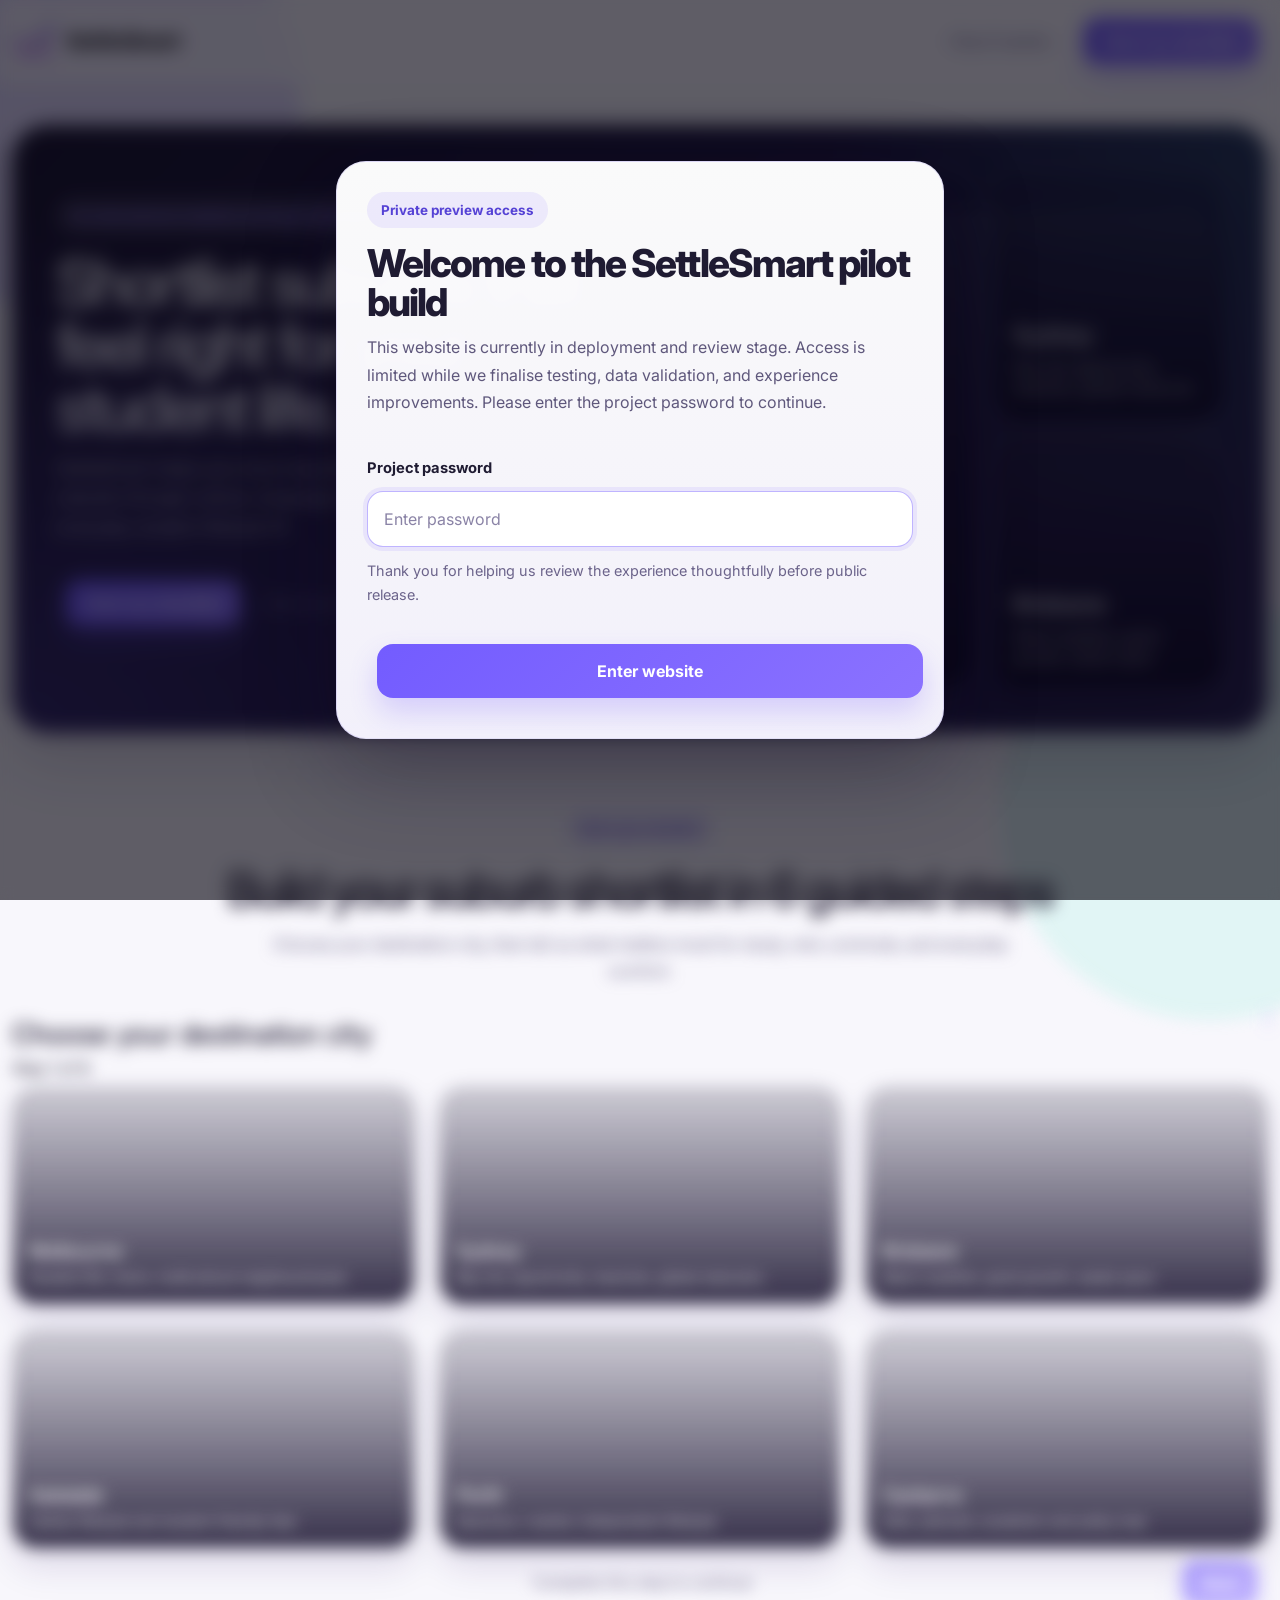
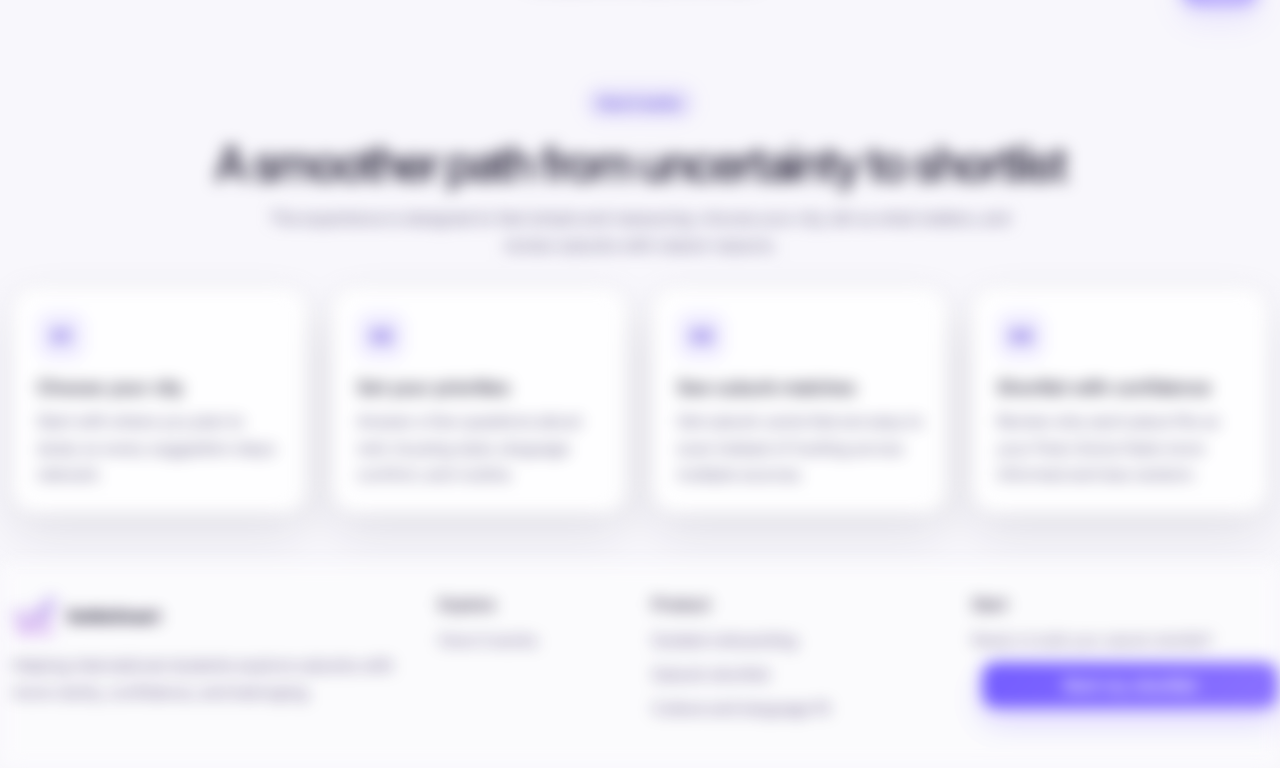
==== commit 055166b2: "added margin styles to the index page" ====
--- a/index.html
+++ b/index.html
@@ -87,7 +87,7 @@
           <div class="onpage-builder-actions d-flex flex-column flex-md-row justify-content-between align-items-md-center gap-3">
             <button class="btn ss-btn ss-btn-secondary" id="backBtn">Back</button>
             <span class="step-hint text-center flex-grow-1" id="stepHint">Complete this step to continue</span>
-            <button class="btn btn-primary ss-btn ss-btn-primary" id="nextBtn">Next</button>
+            <button class="btn btn-primary ss-btn ss-btn-primary" id="nextBtn" /n >Next</button>
           </div>
         </div>
       </div>
--- a/style.css
+++ b/style.css
@@ -94,7 +94,8 @@
 .ss-btn {
   border: 0;
   border-radius: 14px;
-  padding: 13px 20px;
+  padding: 11px 20px;
+  margin: 10px;
   font-weight: 700;
   transition: 0.22s ease;
 }
@@ -1014,11 +1015,18 @@
   display: grid;
   grid-template-columns: minmax(0, 1fr) 340px;
   gap: 30px;
-  align-items: start;
+  align-items: stretch;
 }
 
 .top-match-main {
   min-width: 0;
+  display: flex;
+  flex-direction: column;
+  height: 100%;
+}
+
+.top-match-main .section-kicker {
+  align-self: flex-start;
 }
 
 .top-match-aside {
@@ -2407,4 +2415,27 @@
 .results-suburb-search:focus {
   border-color: rgba(115, 92, 255, 0.42);
   box-shadow: 0 0 0 4px rgba(115, 92, 255, 0.08);
-}+}
+
+.results-view-actions {
+  display: flex;
+  justify-content: center;
+  margin-top: 24px;
+}
+
+.results-view-actions-top {
+  justify-content: flex-start;
+  margin-bottom: 24px;
+}
+
+.view-more-link,
+.back-text-link {
+  background: transparent;
+  border: 0;
+  padding: 0;
+}
+
+.view-more-link:hover,
+.back-text-link:hover {
+  color: var(--text);
+}
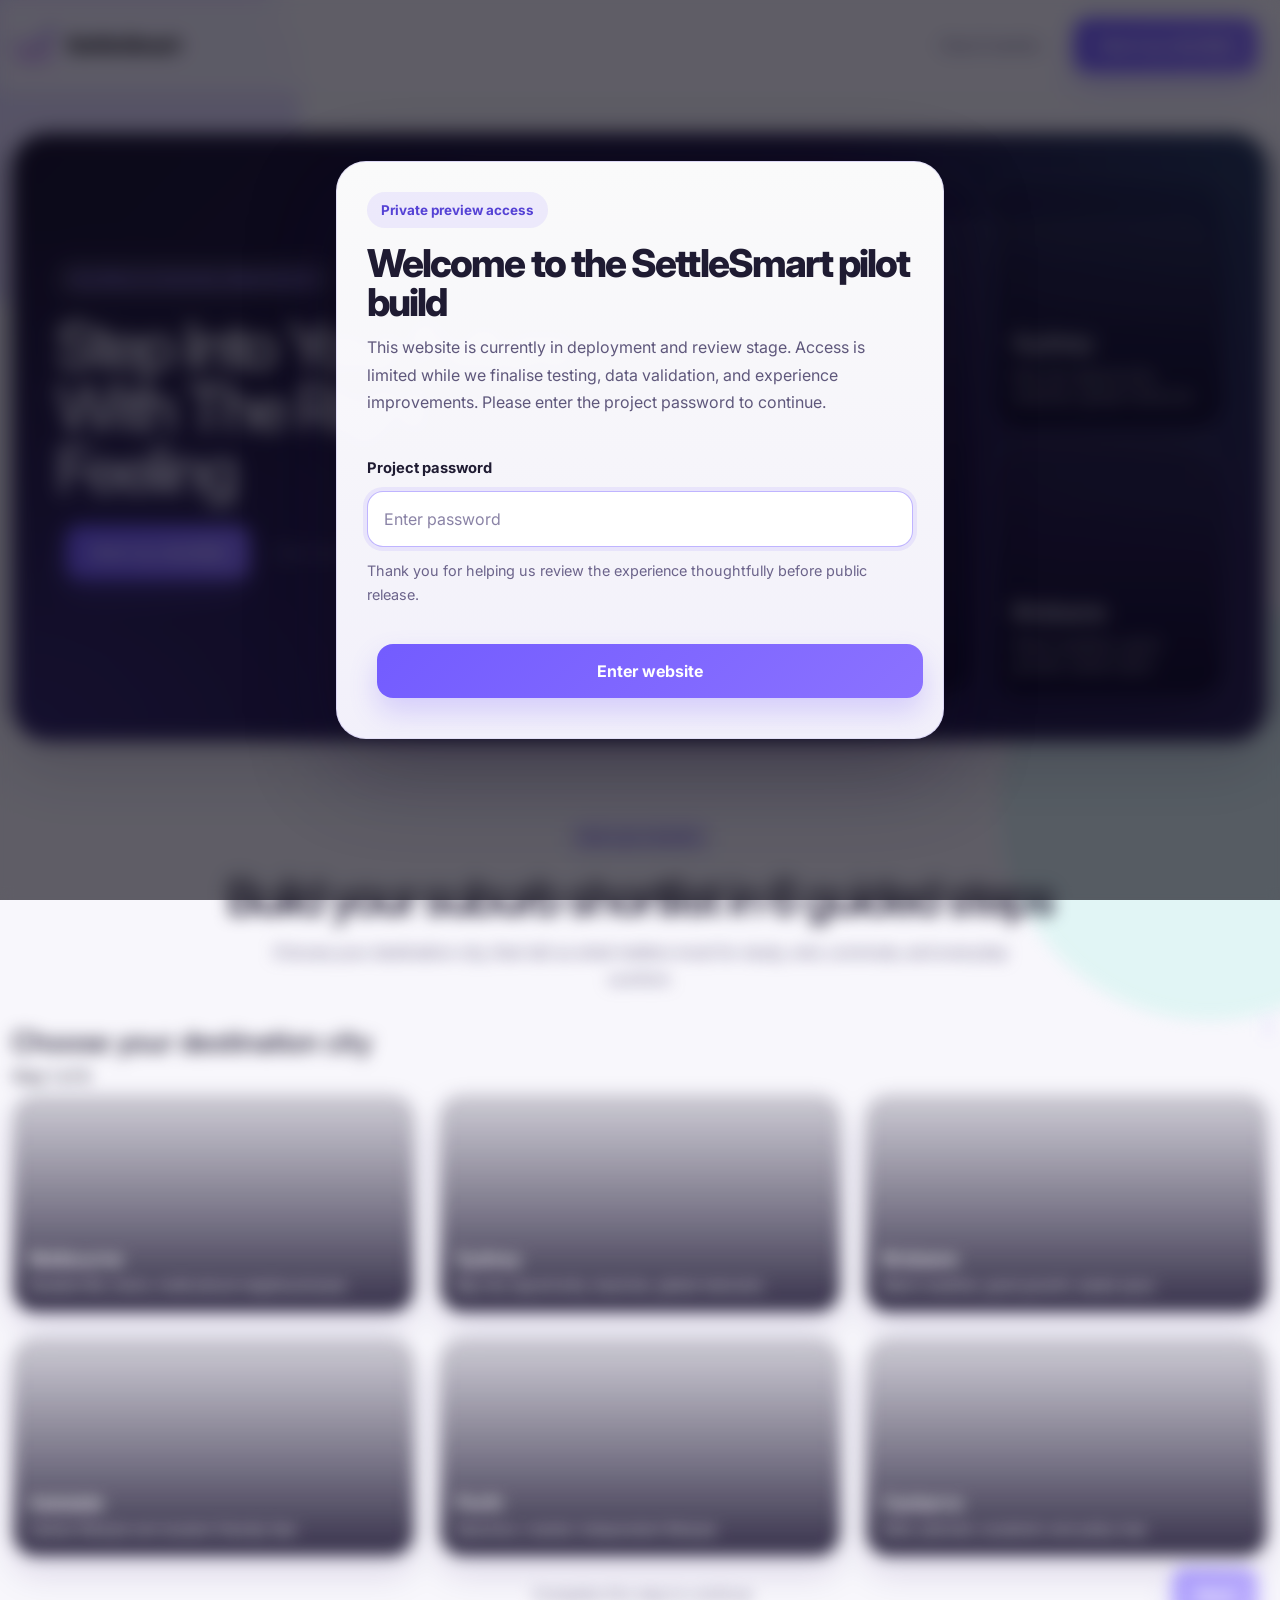
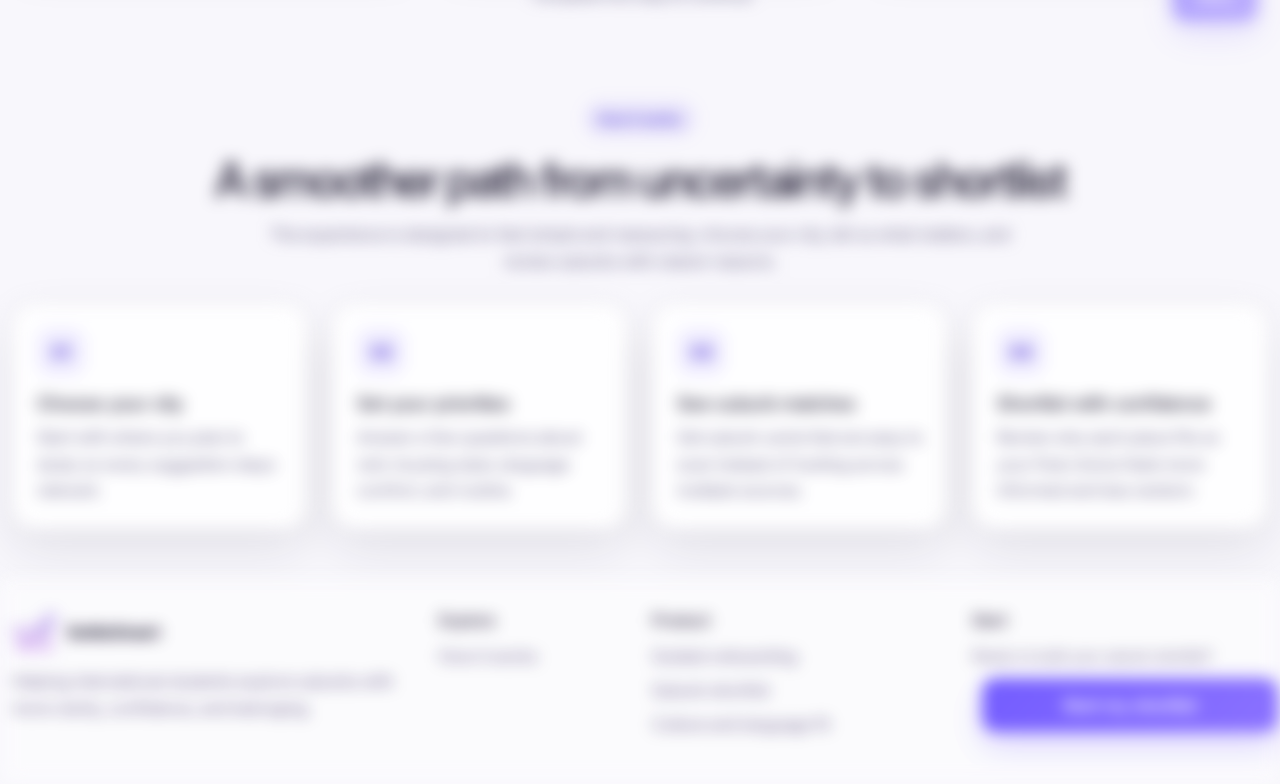
==== commit 1c517b00: "Changes in HOMEPAGE" ====
--- a/index.html
+++ b/index.html
@@ -42,13 +42,8 @@
         <div class="hero-shell">
           <div class="row align-items-center g-5">
             <div class="col-12 col-lg-6 hero-copy-col">
-              <span class="ss-pill">For international students moving to Australian cities</span>
-              <h1 class="hero-title">Shortlist suburbs that feel right for your student life.</h1>
-              <p class="hero-copy">
-                SettleSmart helps you move beyond scattered advice and discover suburbs through culture, language comfort,
-                budget, commute, and everyday student lifestyle fit.
-              </p>
-
+              <span class="ss-pill">Your Move to Australia, Made Easier!!</span>
+              <h1 class="hero-title">Step Into Your Future With The Right Feeling</h1>
               <div class="d-flex flex-column flex-sm-row gap-3 mb-4">
                 <button class="btn btn-primary ss-btn ss-btn-primary" data-scroll-shortlist>Start my shortlist</button>
                 <a href="#how-it-works" class="hero-text-link">See how it works <span>→</span></a>
@@ -87,7 +82,7 @@
           <div class="onpage-builder-actions d-flex flex-column flex-md-row justify-content-between align-items-md-center gap-3">
             <button class="btn ss-btn ss-btn-secondary" id="backBtn">Back</button>
             <span class="step-hint text-center flex-grow-1" id="stepHint">Complete this step to continue</span>
-            <button class="btn btn-primary ss-btn ss-btn-primary" id="nextBtn" /n >Next</button>
+            <button class="btn btn-primary ss-btn ss-btn-primary" id="nextBtn">Next</button>
           </div>
         </div>
       </div>
--- a/style.css
+++ b/style.css
@@ -94,7 +94,7 @@
 .ss-btn {
   border: 0;
   border-radius: 14px;
-  padding: 11px 20px;
+  padding: 15px 25px;
   margin: 10px;
   font-weight: 700;
   transition: 0.22s ease;
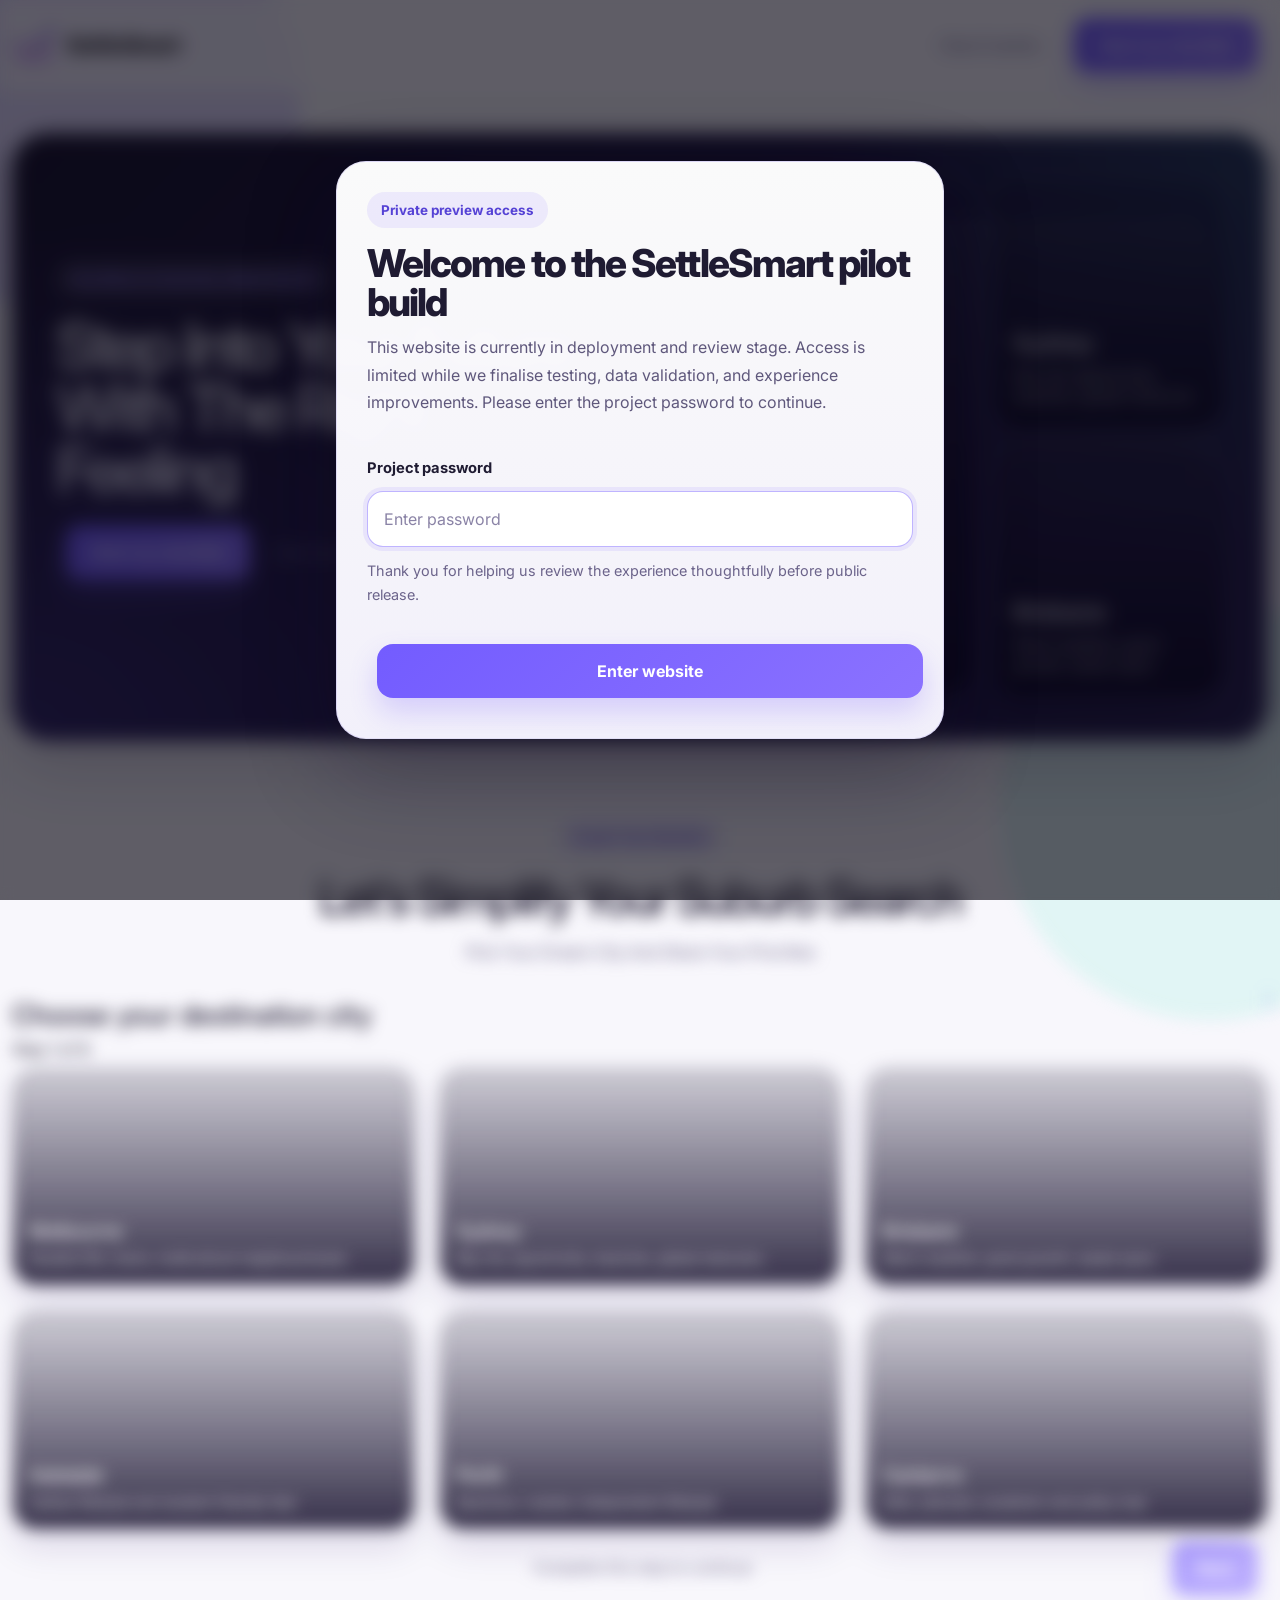
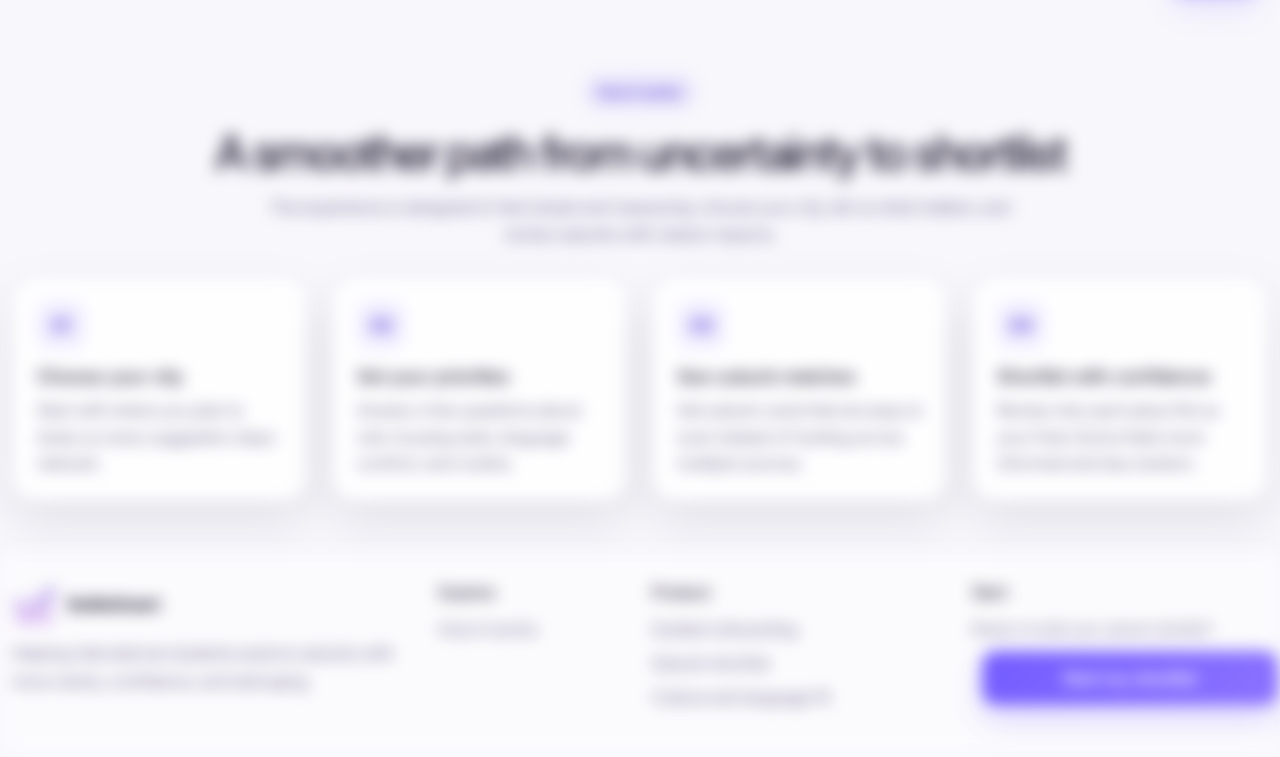
==== commit 6b1e998b: "Changes in HOMEPAGE" ====
--- a/index.html
+++ b/index.html
@@ -63,15 +63,15 @@
     <section class="section-pad" id="shortlist-builder">
       <div class="container-xxl">
         <div class="section-header text-center">
-          <span class="ss-pill ss-pill-light">Start your shortlist</span>
-          <h2>Build your suburb shortlist in 6 guided steps</h2>
-          <p>Choose your destination city, then tell us what matters most for study, rent, commute, and everyday comfort.</p>
+          <span class="ss-pill ss-pill-light">Curate Your Shortlist</span>
+          <h2>Let's Simplify Your Suburb Search</h2>
+          <p>Pick Your Dream City And Share Your Priorities</p>
         </div>
 
         <div class="onpage-builder-card">
           <div class="onpage-builder-top d-flex flex-column flex-lg-row justify-content-between align-items-lg-center gap-3">
             <div>
-              <h3 class="builder-title mb-1" id="pageStepTitle">Choose your destination city</h3>
+              <h3 class="builder-title mb-1" id="pageStepTitle">Choose From Our Popular Destinations</h3>
               <p class="builder-subtitle mb-0" id="pageStepLabel">Step 1 of 6</p>
             </div>
             <div class="progress-dots onpage-progress-dots" id="progressDots"></div>
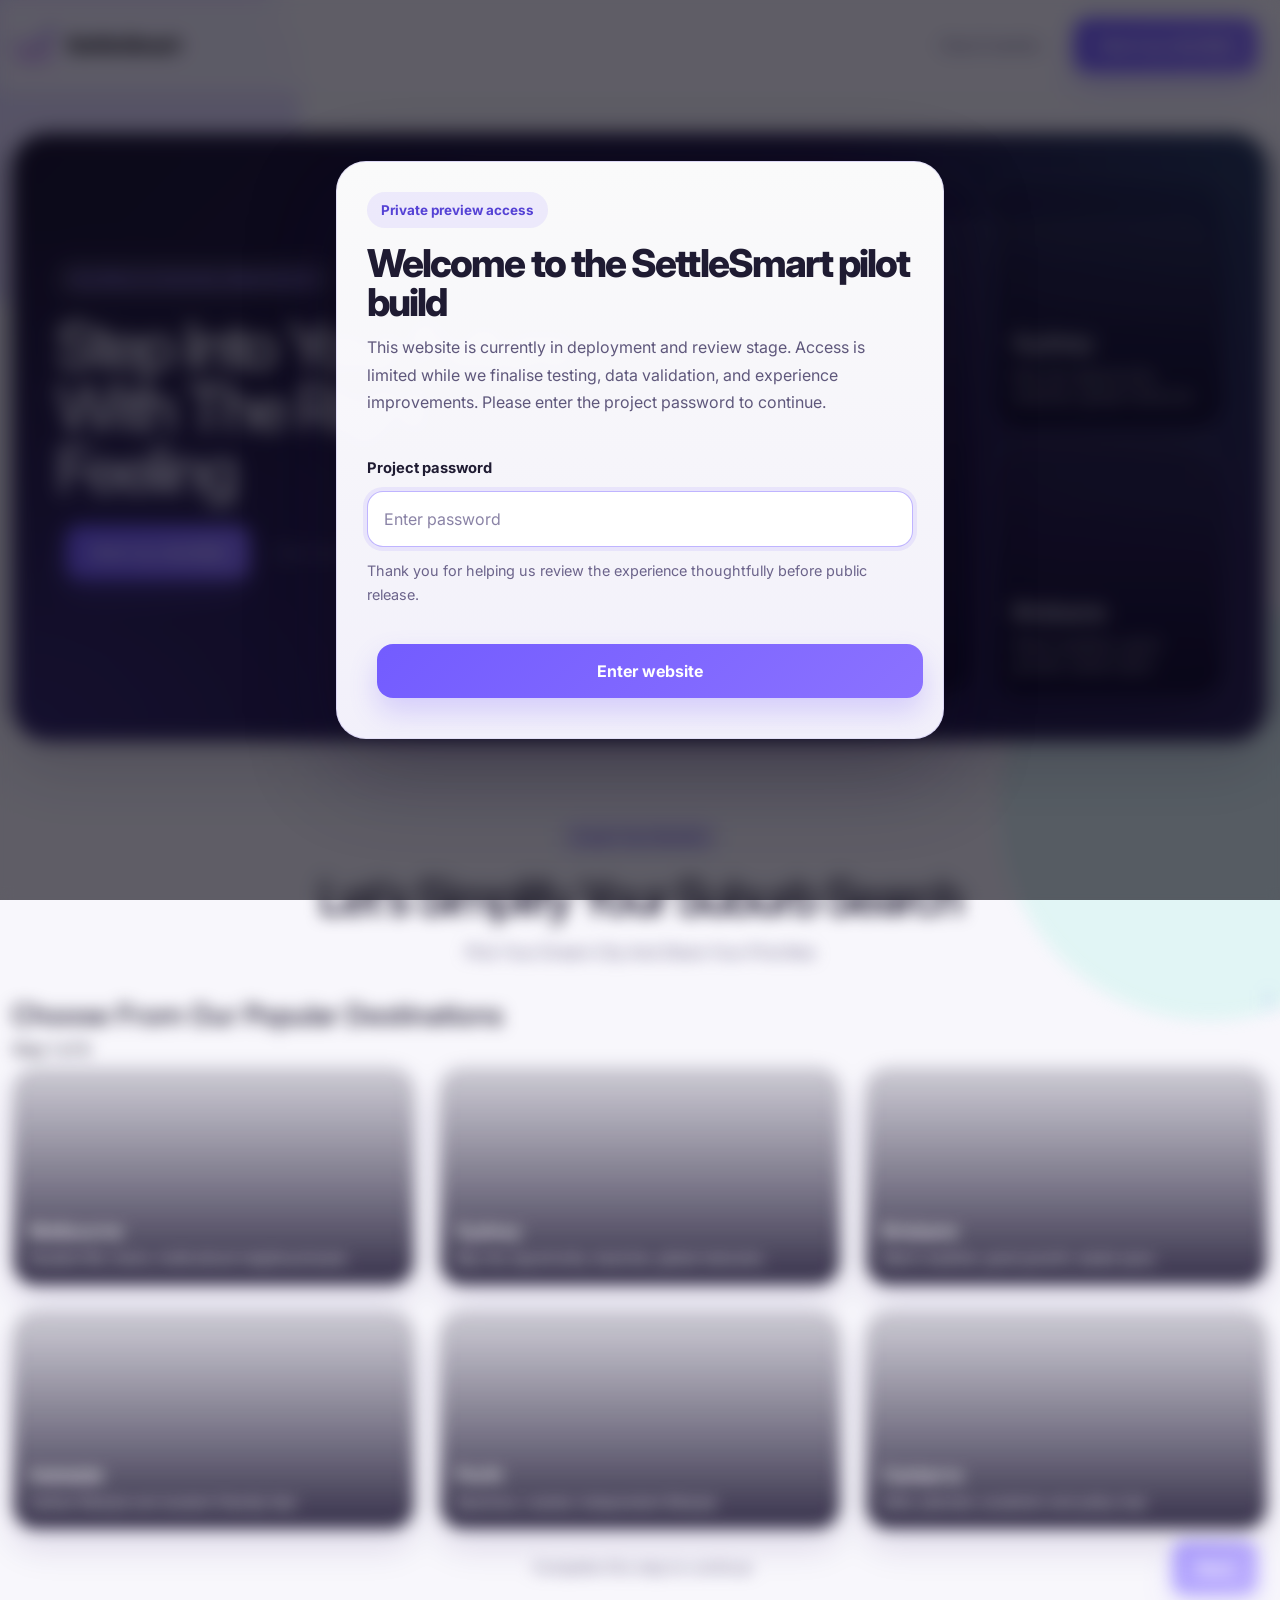
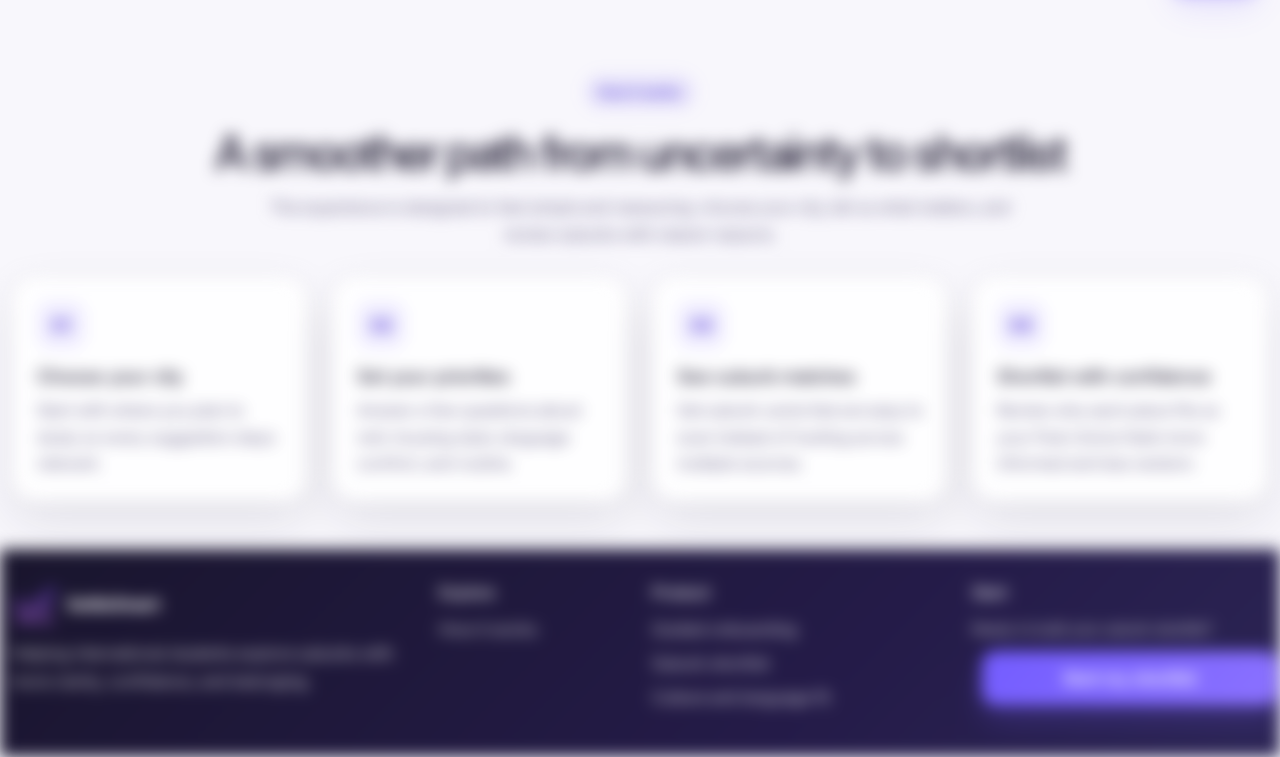
==== commit e5709e5e: "Changes in HOMEPAGE" ====
--- a/index.html
+++ b/index.html
@@ -71,7 +71,7 @@
         <div class="onpage-builder-card">
           <div class="onpage-builder-top d-flex flex-column flex-lg-row justify-content-between align-items-lg-center gap-3">
             <div>
-              <h3 class="builder-title mb-1" id="pageStepTitle">Choose From Our Popular Destinations</h3>
+              <h3 class="builder-title mb-1" id="pageStepTitle">Choose Your Destination City</h3>
               <p class="builder-subtitle mb-0" id="pageStepLabel">Step 1 of 6</p>
             </div>
             <div class="progress-dots onpage-progress-dots" id="progressDots"></div>
--- a/style.css
+++ b/style.css
@@ -100,6 +100,7 @@
   transition: 0.22s ease;
 }
 
+
 .ss-btn-primary {
   background: linear-gradient(135deg, var(--primary), #8b72ff);
   box-shadow: 0 14px 28px rgba(115, 92, 255, 0.24);
@@ -796,30 +797,38 @@
 .ss-footer {
   margin-top: 72px;
   padding: 34px 0 38px;
-  border-top: 1px solid rgba(64, 54, 112, 0.08);
-  background: rgba(255,255,255,0.45);
+  border-top: 1px solid rgba(255, 255, 255, 0.10);
+  background: linear-gradient(135deg, #19152d, #241b48 64%, #2c2555);
   backdrop-filter: blur(8px);
-}
-
-.footer-title {
+  color: #ffffff;
+}
+
+.ss-footer .footer-title {
   margin: 0 0 14px;
   font-size: 0.98rem;
-}
-
-.footer-copy {
+  color: #ffffff;
+}
+
+.ss-footer .footer-copy {
   margin: 0;
-  color: var(--text-soft);
+  color: rgba(255, 255, 255, 0.82);
   line-height: 1.7;
 }
 
-.footer-link,
-.footer-meta {
+.ss-footer .footer-link,
+.ss-footer .footer-meta {
   display: block;
   margin-bottom: 10px;
-  color: var(--text-soft);
-}
-
-.footer-link:hover { color: var(--text); }
+  color: rgba(255, 255, 255, 0.82);
+}
+
+.ss-footer .footer-link:hover {
+  color: #ffffff;
+}
+
+.ss-footer .ss-brand span {
+  color: #ffffff;
+}
 
 .loading-overlay {
   position: fixed;
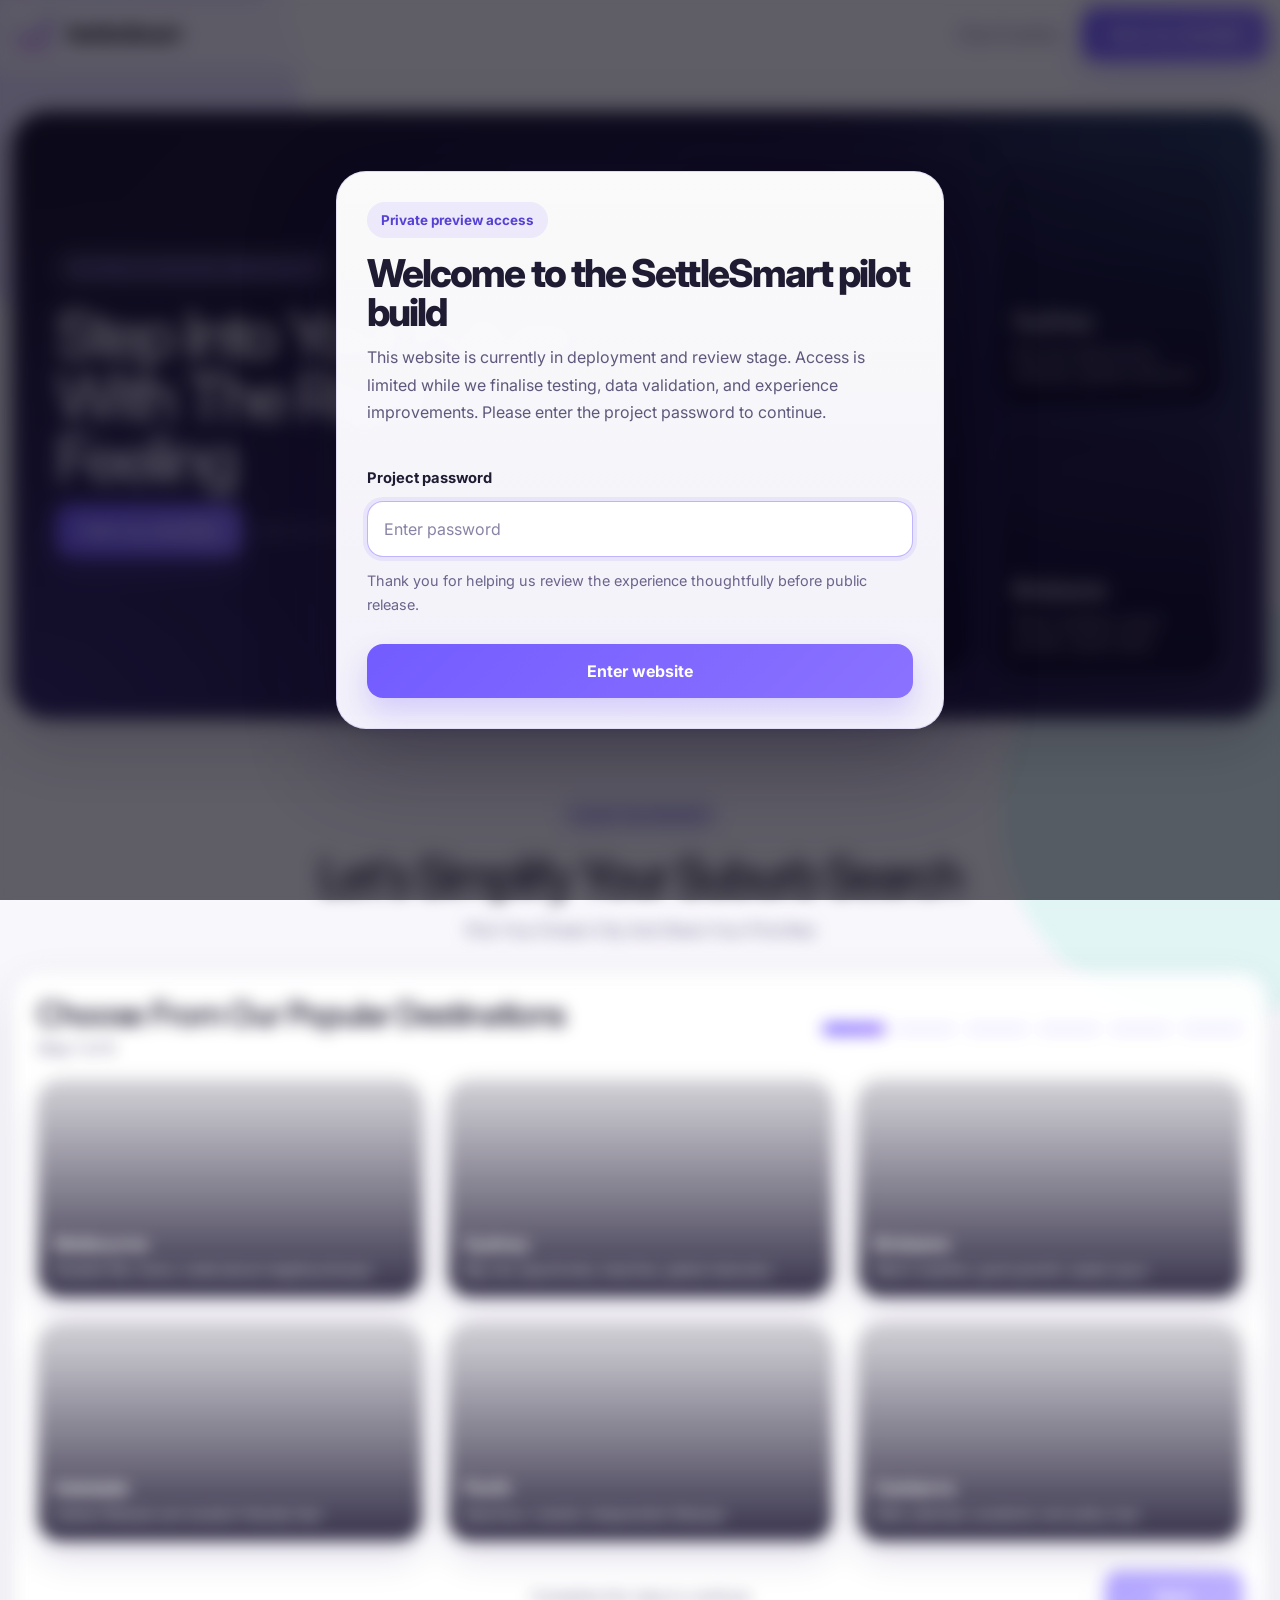
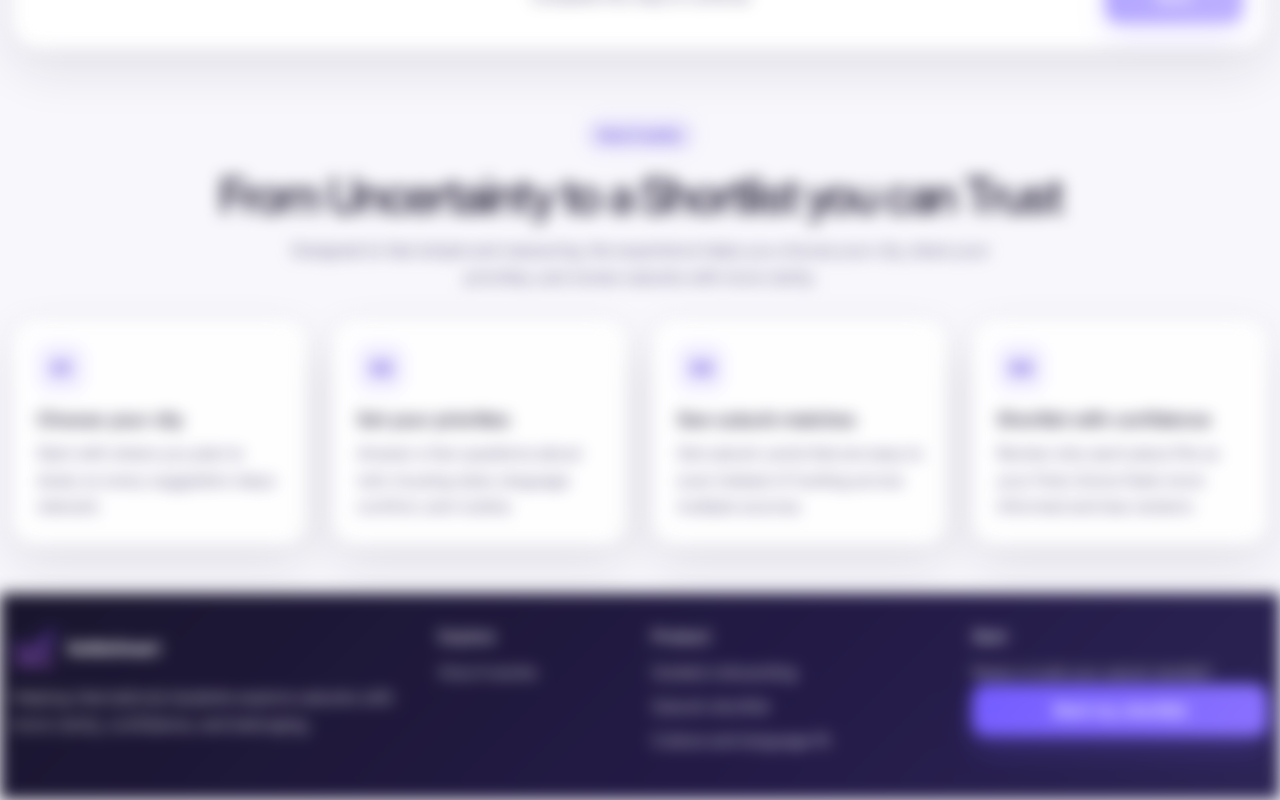
==== commit 37b9b44a: "Changed Texts on the HomePage" ====
--- a/index.html
+++ b/index.html
@@ -92,10 +92,9 @@
       <div class="container-xxl">
         <div class="section-header text-center">
           <span class="ss-pill ss-pill-light">How it works</span>
-          <h2>A smoother path from uncertainty to shortlist</h2>
+          <h2>From Uncertainty to a Shortlist you can Trust</h2>
           <p>
-            The experience is designed to feel simple and reassuring: choose your city, tell us what matters,
-            and review suburbs with clearer reasons.
+            Designed to feel simple and reassuring, the experience helps you choose your city, share your priorities, and review suburbs with more clarity.
           </p>
         </div>
 
--- a/style.css
+++ b/style.css
@@ -94,10 +94,10 @@
 .ss-btn {
   border: 0;
   border-radius: 14px;
-  padding: 15px 25px;
-  margin: 10px;
+  padding: 14px 24px;
   font-weight: 700;
   transition: 0.22s ease;
+  margin: 0;
 }
 
 
@@ -220,13 +220,7 @@
 }
 
 .hero-visual-panel::before {
-  content: "";
-  position: absolute;
-  inset: 8% 2% 4% 10%;
-  border-radius: 32px;
-  background: linear-gradient(145deg, rgba(255,255,255,0.08), rgba(255,255,255,0.02));
-  border: 1px solid rgba(255,255,255,0.08);
-  box-shadow: inset 0 1px 0 rgba(255,255,255,0.08);
+  display: none;
 }
 
 .city-stack {
@@ -2448,3 +2442,129 @@
 .back-text-link:hover {
   color: var(--text);
 }
+
+
+/* =========================
+   Homepage fixes
+========================= */
+
+.ss-navbar [data-scroll-shortlist],
+.hero-wrap [data-scroll-shortlist],
+.ss-footer [data-scroll-shortlist] {
+  margin: 0 !important;
+  padding: 14px 26px;
+}
+
+.hero-wrap .d-flex.flex-column.flex-sm-row.gap-3.mb-4 {
+  align-items: center;
+}
+
+#shortlist-builder .onpage-builder-card {
+  border: 1px solid var(--line);
+  border-radius: 28px;
+  padding: 24px;
+  background: rgba(255,255,255,0.92);
+  box-shadow: var(--shadow-soft);
+}
+
+#shortlist-builder .onpage-builder-top {
+  margin-bottom: 18px;
+}
+
+#shortlist-builder .builder-title {
+  margin: 0 0 4px;
+  font-size: clamp(1.8rem, 2.6vw, 2.35rem);
+  line-height: 1.06;
+  letter-spacing: -0.04em;
+}
+
+#shortlist-builder .builder-subtitle {
+  color: var(--text-soft);
+}
+
+#shortlist-builder .onpage-progress-dots {
+  display: grid;
+  grid-template-columns: repeat(6, minmax(0, 1fr));
+  gap: 10px;
+  width: 100%;
+  max-width: 420px;
+  margin-left: auto;
+}
+
+#shortlist-builder .onpage-progress-dots .progress-dot {
+  width: 100%;
+  min-width: 0;
+  height: 10px;
+  border-radius: 999px;
+}
+
+#shortlist-builder .page-step-content {
+  margin-bottom: 8px;
+}
+
+#shortlist-builder .onpage-builder-actions {
+  margin-top: 24px;
+  padding-top: 4px;
+}
+
+#shortlist-builder #backBtn,
+#shortlist-builder #nextBtn {
+  margin: 0 !important;
+  padding: 14px 24px;
+  min-width: 138px;
+}
+
+#shortlist-builder .step-hint {
+  color: var(--text-soft);
+}
+
+@media (max-width: 991.98px) {
+  #shortlist-builder .onpage-progress-dots {
+    max-width: 100%;
+    margin-left: 0;
+  }
+}
+
+@media (max-width: 767.98px) {
+  #shortlist-builder .onpage-builder-card {
+    padding: 18px;
+  }
+
+  #shortlist-builder .builder-title {
+    font-size: 1.15rem;
+    line-height: 1.12;
+  }
+
+  #shortlist-builder .onpage-builder-top {
+    gap: 12px !important;
+  }
+
+  #shortlist-builder .onpage-progress-dots {
+    grid-template-columns: repeat(6, minmax(0, 1fr));
+    gap: 6px;
+    max-width: 100%;
+  }
+
+  #shortlist-builder .onpage-progress-dots .progress-dot {
+    height: 8px;
+    box-shadow: none;
+  }
+
+  #shortlist-builder .onpage-builder-actions {
+    gap: 12px !important;
+  }
+
+  #shortlist-builder #backBtn,
+  #shortlist-builder #nextBtn {
+    width: 100%;
+  }
+
+  #shortlist-builder #nextBtn {
+    margin-top: 10px !important;
+  }
+
+  #shortlist-builder .step-hint {
+    order: 3;
+    width: 100%;
+  }
+}
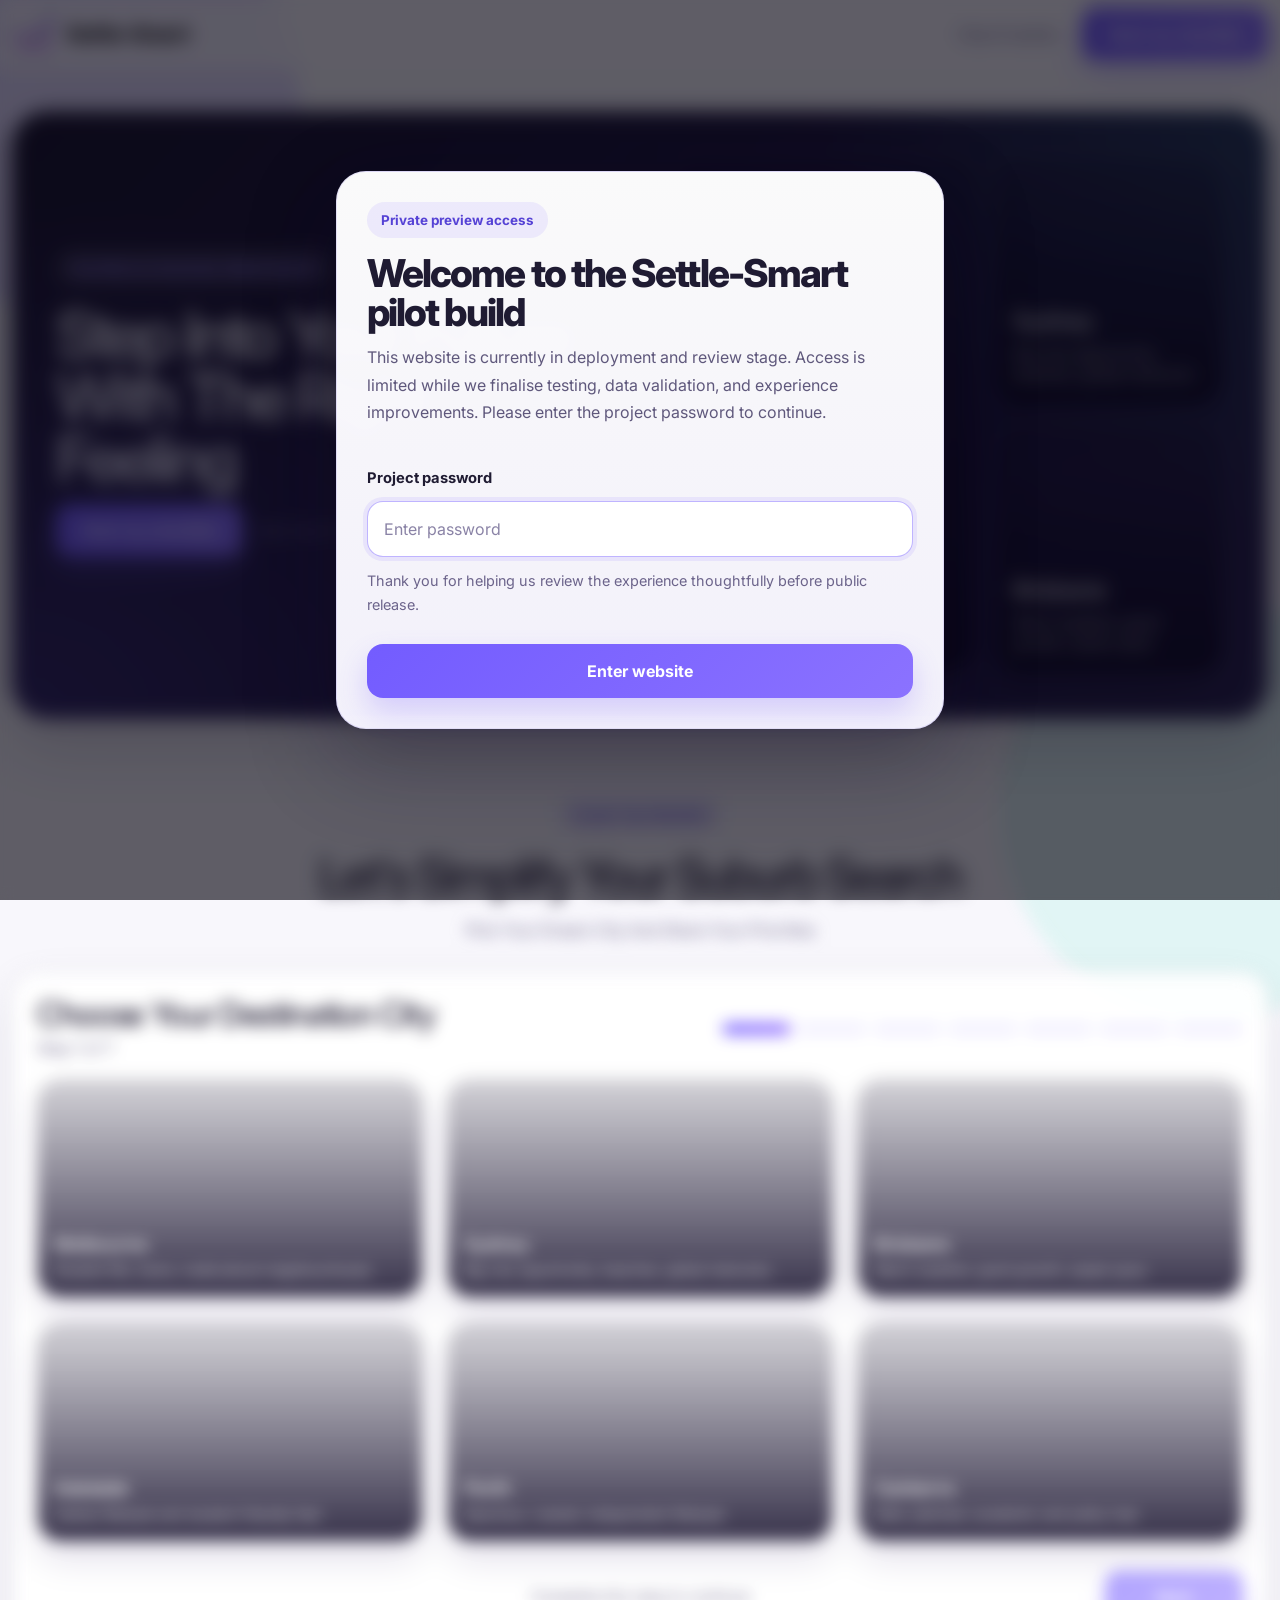
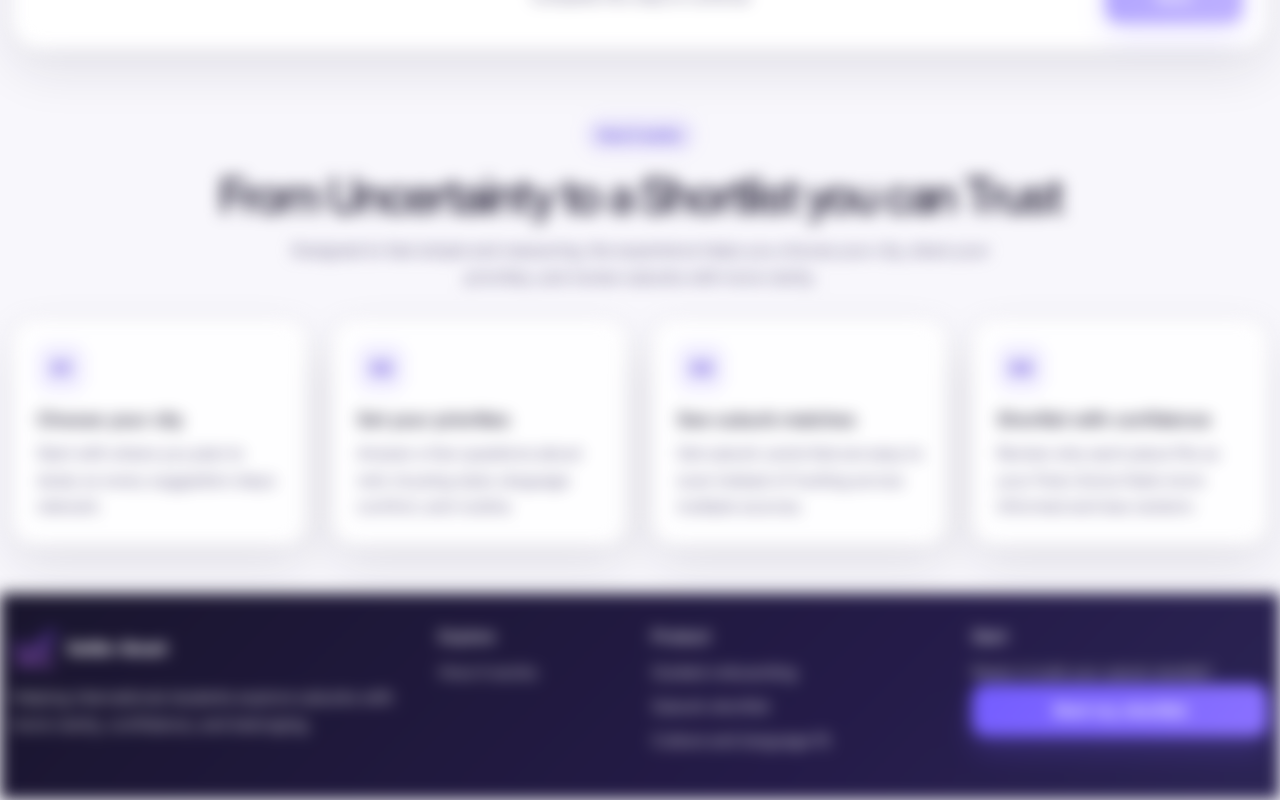
==== commit 02a967db: "Updated Website Naming Convention to Settle-Smart based on Mentor Request in regards to copyright is" ====
--- a/index.html
+++ b/index.html
@@ -3,7 +3,7 @@
 <head>
   <meta charset="UTF-8" />
   <meta name="viewport" content="width=device-width, initial-scale=1.0" />
-  <title>SettleSmart</title>
+  <title>Settle-Smart</title>
   <link href="https://cdn.jsdelivr.net/npm/bootstrap@5.3.6/dist/css/bootstrap.min.css" rel="stylesheet" />
   <link rel="preconnect" href="https://fonts.googleapis.com">
   <link rel="preconnect" href="https://fonts.gstatic.com" crossorigin>
@@ -18,7 +18,7 @@
     <div class="container-xxl">
       <a class="navbar-brand ss-brand" href="index.html">
         <img src="img/ss-logo-icon.png" alt="SettleSmart" class="ss-brand-icon">
-        <span>SettleSmart</span>
+        <span>Settle-Smart</span>
       </a>
 
       <button class="navbar-toggler border-0 shadow-none" type="button" data-bs-toggle="collapse" data-bs-target="#mainNav">
@@ -138,7 +138,7 @@
         <div class="col-12 col-lg-4">
           <div class="ss-brand mb-3">
             <img src="img/ss-logo-icon.png" alt="SettleSmart" class="ss-brand-icon">
-            <span>SettleSmart</span>
+            <span>Settle-Smart</span>
           </div>
           <p class="footer-copy">Helping international students explore suburbs with more clarity, confidence, and belonging.</p>
         </div>
@@ -174,7 +174,7 @@
       <div class="modal-content access-gate-card">
         <div class="access-gate-top">
           <span class="ss-pill ss-pill-light">Private preview access</span>
-          <h2 class="access-gate-title">Welcome to the SettleSmart pilot build</h2>
+          <h2 class="access-gate-title">Welcome to the Settle-Smart pilot build</h2>
           <p class="access-gate-copy">
             This website is currently in deployment and review stage. Access is limited while we finalise
             testing, data validation, and experience improvements. Please enter the project password to continue.
--- a/style.css
+++ b/style.css
@@ -993,6 +993,12 @@
   gap: 12px;
 }
 
+.results-control-group {
+  display: flex;
+  align-items: center;
+  gap: 10px;
+}
+
 /* top match */
 
 .top-match-panel {
@@ -1617,6 +1623,19 @@
   gap: 12px;
 }
 
+
+.detail-page .suburb-hero-sidegrid .suburb-mini-card:last-child {
+  grid-column: 1 / -1;
+}
+
+.detail-page .suburb-hero-sidecard {
+  height: 100%;
+}
+
+.detail-page .suburb-hero-sidegrid {
+  align-items: stretch;
+}
+
 .suburb-mini-card {
   padding: 14px;
   border-radius: 18px;
@@ -2484,11 +2503,13 @@
 
 #shortlist-builder .onpage-progress-dots {
   display: grid;
-  grid-template-columns: repeat(6, minmax(0, 1fr));
-  gap: 10px;
+  grid-template-columns: repeat(7, minmax(0, 1fr));
+  gap: 8px;
   width: 100%;
-  max-width: 420px;
+  max-width: 520px;
   margin-left: auto;
+  align-items: center;
+  flex-shrink: 0;
 }
 
 #shortlist-builder .onpage-progress-dots .progress-dot {
@@ -2520,6 +2541,7 @@
 
 @media (max-width: 991.98px) {
   #shortlist-builder .onpage-progress-dots {
+    grid-template-columns: repeat(7, minmax(0, 1fr));
     max-width: 100%;
     margin-left: 0;
   }
@@ -2540,14 +2562,14 @@
   }
 
   #shortlist-builder .onpage-progress-dots {
-    grid-template-columns: repeat(6, minmax(0, 1fr));
+    grid-template-columns: repeat(7, minmax(0, 1fr));
     gap: 6px;
     max-width: 100%;
+    width: 100%;
   }
 
   #shortlist-builder .onpage-progress-dots .progress-dot {
     height: 8px;
-    box-shadow: none;
   }
 
   #shortlist-builder .onpage-builder-actions {
@@ -2568,3 +2590,453 @@
     width: 100%;
   }
 }
+
+/* ======================
+   Fix mobile layout
+====================== */
+
+@media (max-width: 767.98px) {
+  .results-toolbar {
+    display: flex;
+    flex-wrap: wrap;
+    gap: 12px;
+    align-items: flex-start;
+  }
+
+  .results-toolbar-center,
+  .results-toolbar-center-inner {
+    display: contents;
+  }
+
+  .results-toolbar-left {
+    order: 1;
+    width: 100%;
+  }
+
+  .results-toolbar-right {
+    order: 2;
+    width: 100%;
+    display: flex;
+    flex-direction: column;
+    align-items: stretch;
+    gap: 8px;
+  }
+
+  .results-control-group {
+    width: 100%;
+    flex-wrap: wrap;
+  }
+
+  .results-suburb-search {
+    order: 3;
+    width: 100%;
+    min-width: 0;
+  }
+
+  .results-pagination {
+    order: 4;
+    width: 100%;
+    flex-wrap: nowrap;
+    overflow-x: auto;
+    justify-content: flex-start;
+    padding-bottom: 4px;
+    scrollbar-width: none;
+  }
+
+  .results-pagination::-webkit-scrollbar {
+    display: none;
+  }
+
+  .ss-sort-select {
+    width: 100%;
+    min-width: 0;
+  }
+}
+/* ─── Mini Map (US5.4) ─────────────────────────────────────────── */
+.minimap-toggle-row {
+  margin-bottom: 0;
+}
+
+/* "Hide map / Show map" toggle — matches ss-btn-secondary */
+.minimap-dropdown-btn {
+  display: inline-flex;
+  align-items: center;
+  gap: 0.5rem;
+  background: rgba(255,255,255,0.7);
+  border: 1px solid var(--line);
+  color: var(--text);
+  border-radius: 14px;
+  padding: 10px 20px;
+  font-size: 0.88rem;
+  font-weight: 600;
+  cursor: pointer;
+  transition: background 0.22s ease, box-shadow 0.22s ease;
+  font-family: inherit;
+}
+.minimap-dropdown-btn:hover {
+  background: #fff;
+  box-shadow: var(--shadow-soft);
+}
+.minimap-chevron {
+  font-size: 0.65rem;
+  color: var(--text-soft);
+  margin-left: 0.15rem;
+}
+
+.minimap-body {
+  margin-top: 1.25rem;
+}
+.minimap-body.hidden { display: none; }
+
+.minimap-filters {
+  display: flex;
+  flex-wrap: wrap;
+  gap: 0.5rem;
+  margin-bottom: 1rem;
+}
+
+/* Filter pills — match ss-pill-light style */
+.minimap-filter-btn {
+  background: var(--primary-soft);
+  border: 1px solid var(--line);
+  color: var(--text);
+  border-radius: 999px;
+  padding: 0.38rem 1rem;
+  font-size: 0.82rem;
+  font-weight: 600;
+  cursor: pointer;
+  font-family: inherit;
+  transition: background 0.18s ease, border-color 0.18s ease, color 0.18s ease, box-shadow 0.18s ease;
+}
+.minimap-filter-btn:hover {
+  background: rgba(115, 92, 255, 0.18);
+  border-color: rgba(115, 92, 255, 0.3);
+  color: var(--primary-dark);
+}
+.minimap-filter-btn.active {
+  background: linear-gradient(135deg, var(--primary), #8b72ff);
+  border-color: transparent;
+  color: #fff;
+  box-shadow: 0 4px 14px rgba(115, 92, 255, 0.30);
+}
+
+.minimap-frame {
+  width: 100%;
+  height: 380px;
+  border-radius: 16px;
+  overflow: hidden;
+  border: 1px solid var(--line);
+  position: relative;
+  background: var(--bg);
+  box-shadow: var(--shadow-soft);
+}
+
+.minimap-loading {
+  position: absolute;
+  inset: 0;
+  display: flex;
+  flex-direction: column;
+  align-items: center;
+  justify-content: center;
+  gap: 0.75rem;
+  color: var(--text-soft);
+  font-size: 0.88rem;
+}
+.minimap-spinner {
+  width: 28px; height: 28px;
+  border: 3px solid var(--line);
+  border-top-color: var(--primary);
+  border-radius: 50%;
+  animation: spin 0.8s linear infinite;
+}
+@keyframes spin { to { transform: rotate(360deg); } }
+
+.minimap-error {
+  padding: 2rem;
+  text-align: center;
+  color: var(--text-soft);
+  font-size: 0.88rem;
+}
+
+/* POI emoji markers on the map */
+.minimap-poi-icon {
+  width: 30px; height: 30px;
+  display: flex; align-items: center; justify-content: center;
+  font-size: 1.1rem;
+  background: #fff;
+  border-radius: 50%;
+  border: 2px solid var(--line);
+  box-shadow: 0 2px 8px rgba(31, 27, 50, 0.18);
+}
+
+/* Safety Indicator */
+.safety-chart-wrap {
+  position: relative;
+  margin-top: 18px;
+  height: 340px;
+  padding: 16px 18px 12px;
+  border: 1px solid rgba(115, 92, 255, 0.12);
+  border-radius: 20px;
+  background: linear-gradient(180deg, rgba(255, 255, 255, 0.96), rgba(248, 246, 255, 0.92));
+  box-shadow: 0 10px 24px rgba(28, 20, 74, 0.06);
+}
+
+.safety-chart-wrap canvas {
+  display: block;
+  width: 100% !important;
+  height: 100% !important;
+}
+
+.safety-chart-controls {
+  display: flex;
+  flex-wrap: wrap;
+  gap: 10px;
+  margin-top: 18px;
+  margin-bottom: 12px;
+}
+
+.safety-chart-toggle {
+  border: 1px solid var(--line);
+  background: #fff;
+  color: var(--text);
+  border-radius: 999px;
+  padding: 9px 14px;
+  font-size: 0.84rem;
+  font-weight: 700;
+  cursor: pointer;
+  transition: 0.2s ease;
+}
+
+.safety-chart-toggle:hover:not(:disabled) {
+  transform: translateY(-1px);
+  box-shadow: 0 8px 18px rgba(31, 27, 50, 0.08);
+}
+
+.safety-chart-toggle.active[data-safety-series="crimeCountByYear"] {
+  background: rgba(115, 92, 255, 0.12);
+  color: var(--primary-dark);
+  border-color: rgba(115, 92, 255, 0.42);
+}
+
+.safety-chart-toggle.active[data-safety-series="violentCrimesByYear"] {
+  background: rgba(239, 68, 68, 0.12);
+  color: #b91c1c;
+  border-color: rgba(239, 68, 68, 0.42);
+}
+
+.safety-chart-toggle.active[data-safety-series="propertyCrimesByYear"] {
+  background: rgba(245, 158, 11, 0.14);
+  color: #b45309;
+  border-color: rgba(245, 158, 11, 0.46);
+}
+
+.safety-chart-toggle:disabled {
+  opacity: 0.45;
+  cursor: not-allowed;
+}
+
+.epic5-top-match-layout {
+  gap: 28px;
+}
+
+.epic5-explanation-card {
+  margin-top: 18px;
+  padding: 18px;
+  border-radius: 18px;
+  background: var(--primary-soft);
+  border: 1px solid rgba(115, 92, 255, 0.14);
+}
+
+.epic5-explanation-card h4 {
+  margin: 0 0 8px;
+  font-size: 1rem;
+  font-weight: 800;
+  color: var(--text);
+}
+
+.epic5-explanation-card p {
+  margin: 0;
+  color: var(--text-soft);
+  line-height: 1.6;
+}
+
+.epic5-stat-highlight {
+  background: linear-gradient(135deg, rgba(115, 92, 255, 0.14), rgba(47, 201, 177, 0.12));
+}
+
+.epic5-focus-card {
+  border: 1px solid rgba(47, 201, 177, 0.2);
+}
+
+.epic5-suburb-card {
+  position: relative;
+}
+
+.epic5-balance-strip {
+  display: grid;
+  grid-template-columns: repeat(2, minmax(0, 1fr));
+  gap: 12px;
+  margin: 18px 0;
+}
+
+.epic5-balance-strip div {
+  padding: 14px;
+  border-radius: 16px;
+  background: rgba(115, 92, 255, 0.08);
+  border: 1px solid rgba(115, 92, 255, 0.12);
+}
+
+.epic5-balance-strip span {
+  display: block;
+  color: var(--text-soft);
+  font-size: 0.78rem;
+  font-weight: 700;
+  margin-bottom: 4px;
+}
+
+.epic5-balance-strip strong {
+  display: block;
+  color: var(--text);
+  font-size: 1rem;
+  font-weight: 800;
+}
+
+.view-more-link {
+  padding: 14px 22px;
+  border-radius: 999px;
+  background: rgba(255, 255, 255, 0.78);
+  border: 1px solid var(--line);
+  box-shadow: var(--shadow-soft);
+}
+
+.view-more-link:hover {
+  background: #ffffff;
+  transform: translateY(-1px);
+}
+
+@media (max-width: 768px) {
+  .epic5-balance-strip {
+    grid-template-columns: 1fr;
+  }
+}
+
+.detail-page .priority-match-grid {
+  display: grid;
+  gap: 12px;
+  margin-top: 14px;
+}
+
+.detail-page .priority-match-row {
+  display: grid;
+  grid-template-columns: 48px minmax(0, 1fr);
+  gap: 14px;
+  align-items: flex-start;
+  padding: 16px 18px;
+  border-radius: 20px;
+  border: 1px solid var(--line);
+  background: rgba(255, 255, 255, 0.78);
+}
+
+.detail-page .priority-match-status {
+  width: 48px;
+  height: 48px;
+  border-radius: 14px;
+  display: grid;
+  place-items: center;
+  font-size: 1.15rem;
+  font-weight: 800;
+  line-height: 1;
+}
+
+.detail-page .priority-match-status--match {
+  background: rgba(47, 201, 177, 0.14);
+  color: #16927f;
+}
+
+.detail-page .priority-match-status--partial {
+  background: rgba(245, 158, 11, 0.14);
+  color: #b56f00;
+}
+
+.detail-page .priority-match-status--no-match {
+  background: rgba(239, 68, 68, 0.14);
+  color: #c43d3d;
+}
+
+.detail-page .priority-match-content {
+  min-width: 0;
+}
+
+.detail-page .priority-match-top {
+  display: flex;
+  justify-content: space-between;
+  align-items: flex-start;
+  gap: 12px;
+  margin-bottom: 6px;
+}
+
+.detail-page .priority-match-top h4 {
+  margin: 0;
+  font-size: 1rem;
+  line-height: 1.25;
+  letter-spacing: -0.02em;
+}
+
+.detail-page .priority-match-summary {
+  margin: 4px 0 0;
+  color: var(--text);
+  font-weight: 600;
+  line-height: 1.5;
+}
+
+.detail-page .priority-match-detail {
+  margin: 0;
+  color: var(--text-soft);
+  line-height: 1.6;
+  font-size: 0.94rem;
+}
+
+.detail-page .priority-match-pill {
+  flex-shrink: 0;
+  display: inline-flex;
+  align-items: center;
+  padding: 8px 12px;
+  border-radius: 999px;
+  font-size: 0.76rem;
+  font-weight: 700;
+}
+
+.detail-page .priority-match-pill--match {
+  background: rgba(47, 201, 177, 0.12);
+  color: #16927f;
+}
+
+.detail-page .priority-match-pill--partial {
+  background: rgba(245, 158, 11, 0.12);
+  color: #b56f00;
+}
+
+.detail-page .priority-match-pill--no-match {
+  background: rgba(239, 68, 68, 0.12);
+  color: #c43d3d;
+}
+
+@media (max-width: 767.98px) {
+  .detail-page .priority-match-row {
+    grid-template-columns: 40px minmax(0, 1fr);
+    gap: 12px;
+    padding: 14px;
+  }
+
+  .detail-page .priority-match-status {
+    width: 40px;
+    height: 40px;
+    border-radius: 12px;
+    font-size: 1rem;
+  }
+
+  .detail-page .priority-match-top {
+    flex-direction: column;
+    align-items: flex-start;
+  }
+}
